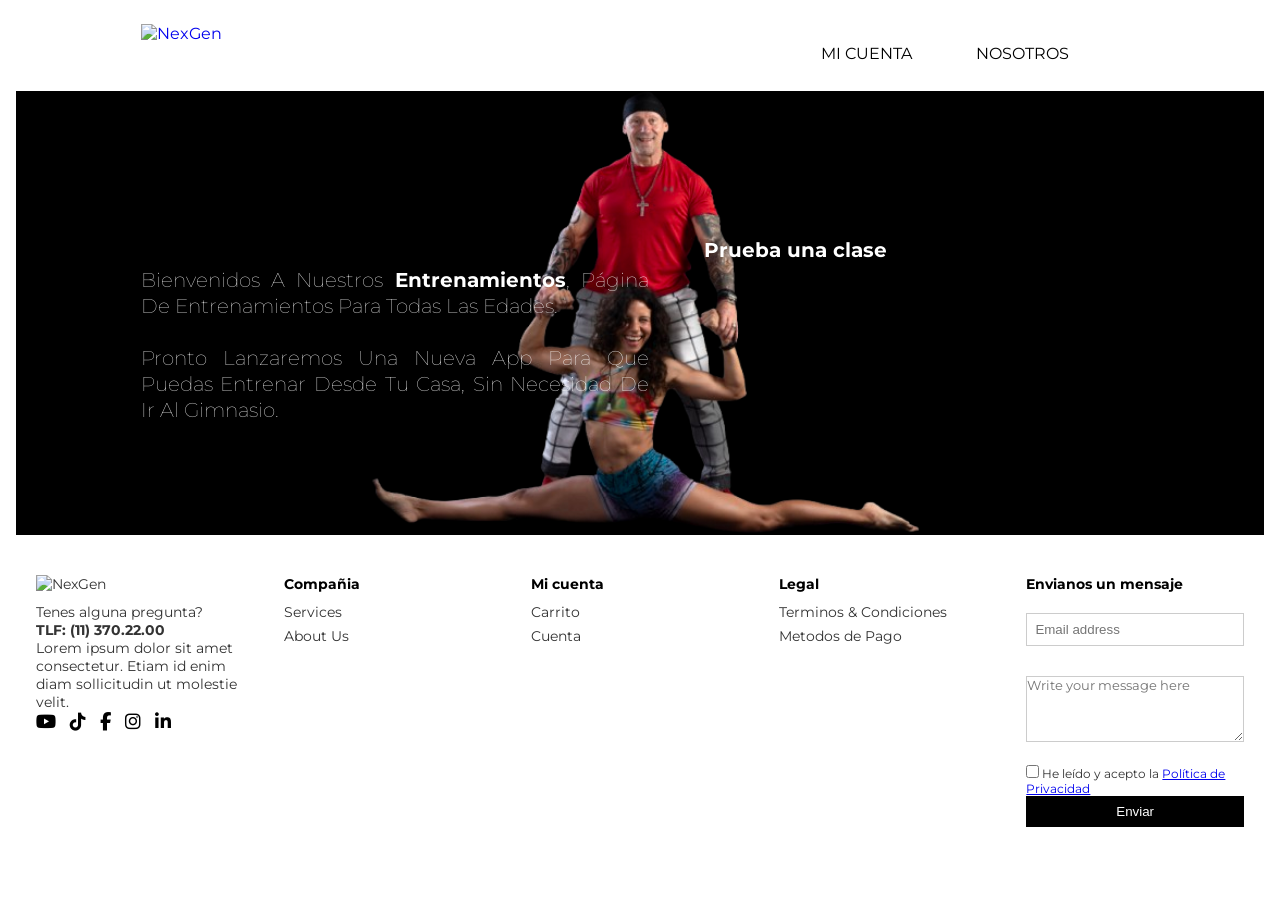
==== index.html @ 302a983a "nuevos cambios" ====
<!DOCTYPE html>
<html lang="en">
  <head>
    <meta charset="UTF-8" />
    <meta http-equiv="X-UA-Compatible" content="IE=edge" />
    <meta name="viewport" content="width=device-width, initial-scale=1.0" />
    <title>YES App</title>

    <!-- CSS Style -->
    <link rel="stylesheet" href="css/style.css" />

    <!-- Google Fonts -->
    <link rel="preconnect" href="https://fonts.googleapis.com">
    <link rel="preconnect" href="https://fonts.gstatic.com" crossorigin>
    <link href="https://fonts.googleapis.com/css2?family=Montserrat:ital,wght@0,100..900;1,100..900&display=swap" rel="stylesheet">

    <!-- FontAwesome -->
    <link
      rel="stylesheet"
      href="https://cdnjs.cloudflare.com/ajax/libs/font-awesome/6.2.1/css/all.min.css"
      integrity="sha512-MV7K8+y+gLIBoVD59lQIYicR65iaqukzvf/nwasF0nqhPay5w/9lJmVM2hMDcnK1OnMGCdVK+iQrJ7lzPJQd1w=="
      crossorigin="anonymous"
      referrerpolicy="no-referrer"
    />
  </head>
  <body>
    <header>
      <div class="container">
        <a href="index.html">
          <img src="images/logo.png" alt="NexGen" style="position: fixed; height: 60px;" />
        </a>
        
        <nav>
          <ul class="nav_list">
           
            <li class="nav__item">
              <a class="nav_link" href="pages/store.html">Mi cuenta</a>
            </li>
            <li class="nav__item">
              <a class="nav_link" href="pages/about.html">Nosotros</a>
            </li>
            
  
            
          </ul>


        </nav>
        
      </div>
    </header>
    

    <section id="intro-section">
      <div class="container intro-flex">
        <div class="intro-text">
          <h1 class="display-2">
            <span class="display-2-description justified-text">
              Bienvenidos a nuestros <strong>Entrenamientos</strong>, página de entrenamientos para todas las edades.
              <br><br>Pronto lanzaremos una nueva app para que puedas entrenar desde tu casa, sin necesidad de ir al gimnasio.
            </span>
          </h1>
        </div>
        <div class="intro-video">
          <span class="display-2-description justified-text">
              <strong>Prueba una clase</strong>
              <br><br>
            </span>
          <iframe width="100%" height="315" src="https://www.youtube.com/embed/z2C-mKVxO_0" title="14 MIN INSANE AB - super hard ab workout / no equipment" frameborder="0" allowfullscreen></iframe>
        </div>
      </div>
    </section>
    
    
    
    

    <footer class="footer">
      <div class="footer-container">
        <div class="footer-column contact-info">
          <img src="images/logo.png" alt="NexGen" style="height: 40px;" />
          <p>Tenes alguna pregunta?<br><strong>TLF: (11) 370.22.00</strong></p>
          <p>Lorem ipsum dolor sit amet consectetur. Etiam id enim diam sollicitudin ut molestie velit.</p>
          <div class="social-icons">
            <a href="#"><i class="fab fa-youtube"></i></a>
            <a href="#"><i class="fab fa-tiktok"></i></a>
            <a href="#"><i class="fab fa-facebook-f"></i></a>
            <a href="#"><i class="fab fa-instagram"></i></a>
            <a href="#"><i class="fab fa-linkedin-in"></i></a>
          </div>
        </div>
    
        <div class="footer-column">
          <h4>Compañia</h4>
          <ul>
            <li><a href="#">Services</a></li>
            <li><a href="#">About Us</a></li>
          </ul>
        </div>
    
        <div class="footer-column">
          <h4>Mi cuenta</h4>
          <ul>

            <li><a href="#">Carrito</a></li>
            <li><a href="#">Cuenta</a></li>
        
          </ul>
        </div>
    
        <div class="footer-column">
          <h4>Legal</h4>
          <ul>
            <li><a href="#">Terminos & Condiciones</a></li>
            <li><a href="#">Metodos de Pago</a></li>

          </ul>
        </div>
    
        <div class="footer-column newsletter">
          <h4>Envianos un mensaje</h4>
          <form action="https://formspree.io/f/xpwdazal" method="POST">
            <label>
              <input type="email" name="email" placeholder="Email address" required />
            </label>
            <label>
              <textarea name="message" placeholder="Write your message here" rows="4"></textarea>
            </label>
            <label>
              <input type="checkbox" required />
              He leído y acepto la <a href="#">Política de Privacidad</a>
            </label>
            <button type="submit">Enviar</button>
          </form>
        </div>
        
    </footer>
    
  </body>
</html>
---- css/style.css ----
* {
  margin: 0;
  padding: 0;
  box-sizing: border-box;
}

body {
  font-family: "Montserrat", sans-serif;
  padding: 1rem;
}

img {
  max-width: 100%;
}

img,
svg {
  vertical-align: middle;
}

.container {
  width: 80%;
  margin: 0 auto;
  max-width: 1320px;
}

.row {
  display: flex;
  justify-content: space-between;
  align-items: center;
}

.col {
  width: 100%;
}


header {
  background-color: white;
  padding: 0.5rem 0;
  position: sticky;
  top: 0px;
  z-index: 2;
}



.nav_list {
  list-style: none;
  padding: 0;
  background: white;
  width: 90%;
  height: auto;
  max-width: 1000px;
 
  margin: auto;
  display: flex;
  justify-content: flex-end;
  align-items: center;
}

.nav_list li a {
  padding: 20px;
  display: block;
}

.nav__item {
  display: inline-block;
  text-align: center;
  margin: 0 0 0 1.5rem;
}

.nav_link {
  color: black;
  text-transform: uppercase;
  text-decoration: none;
}

#intro-section {
  background-image: url(../images/Team.png);
  background-position: center;
  background-repeat: no-repeat;
  border: 20rem;
  background-size: contain;
  background-color: #000;
  padding: 7rem 0 7rem 0;
}

.intro-flex {
  display: flex;
  flex-wrap: wrap;
  justify-content: space-between;
  align-items: center;
  gap: 2rem;
}

.intro-text {
  flex: 1 1 50%;
}

.intro-video {
  flex: 1 1 45%;
  display: flex;
  justify-content: flex-end;
}

.intro-video iframe {
  height: auto;
  max-width: 50%;
  max-height: 50%;
  border-radius: 8px;
}

.display-2 {
  text-transform: capitalize;
  color: white;
  font-size: 4.5rem;
  font-weight: 400;
}

.display-2-description {
  font-size: 10px;
  display: inline-block;
  font-weight: 100;
  font-family: Montserrat, sans-serif;
}

.download_title {
  text-align: center;
  margin-bottom: 3rem;
  font-style: white;
}

.download_logo-box {
  text-align: center;
  margin-bottom: 2rem;
  padding: 0.5rem;
  width: 500px;
  height: 50px;
  color: white;
}

h2 {
  color: white;
  font-family: 'Montserrat', sans-serif;
}

.footer {
  background-color: none;
  padding: 40px 20px;
  font-family: 'Montserrat', sans-serif;
  font-size: 14px;
  color: #333;
}

.footer-container {
  display: flex;
  flex-wrap: wrap;
  justify-content: space-between;
  gap: 30px;
  max-width: 1300px;
  margin: auto;
}

.footer-column {
  flex: 1 1 200px;
  min-width: 200px;
}

.footer-column h4 {
  color: black;
  margin-bottom: 10px;
  font-weight: bold;
}

.footer-column ul {
  list-style: none;
  padding: 0;
}

.footer-column ul li {
  margin: 6px 0;
}

.footer-column ul li a {
  text-decoration: none;
  color: #333;
}

.footer-column ul li a:hover {
  text-decoration: underline;
}

.contact-info img {
  margin-bottom: 10px;
}

.social-icons a {
  margin-right: 10px;
  font-size: 18px;
  color: black;
}

.newsletter input[type="email"] {
  width: 100%;
  padding: 8px;
  margin: 10px 0;
  border: 1px solid #ccc;
}

.newsletter button {
  background-color: black;
  color: white;
  border: none;
  padding: 8px 12px;
  cursor: pointer;
  width: 100%;
}

.newsletter button:hover {
  background-color: #b00000;
}

.newsletter label {
  display: block;
  margin-top: 10px;
  font-size: 12px;
}

.help_section {
  position: absolute;
  top: 50%;
  left: 50%;
  transform: translate(-50%, -50%);
  width: 400px;
  background: white;
  border-radius: 10px;
}

.help_section h1 {
  text-align: center;
  padding: 0 0 20px 0;
  border-bottom: 1px solid silver;
}

.help_section form {
  padding: 0 40px;
  box-sizing: border-box;
}

.loginbox {
  top: 50%;
  left: 50%;
  width: 400px;
  background: white;
  border-radius: 10px;
}

.loginbox h1 {
  text-align: center;
  padding: 7px 7px 15px 7px;
  border-bottom: 2px solid silver;
}

.loginbox form {
  padding: 20px 40px;
  box-sizing: border-box;
}

form .txt_field {
  position: relative;
  border-bottom: 2px solid #adadad;
  margin: 18px 0;
}

.txt_field input {
  width: 100%;
  padding: 0 5px;
  height: 18px;
  font-size: 16px;
  border: none;
  outline: none;
}

.txt_field label {
  position: center;
  top: 50%;
  left: 5px;
  color: #adadad;
  transform: translateY(-50%);
  font-size: 16px;
  pointer-events: none;
}

.pass {
  margin: -5px 0 20px 5px;
  color: grey;
}

input[type="submit"] {
  width: 100%;
  height: 50px;
  border: 1px solid;
  background: #adadad;
  border-radius: 25px;
  font-size: 18px;
  color: white;
  font-weight: 700;
  outline: none;
}

section {
  display: flex;
  justify-content: center;
  gap: 1rem;
  flex-wrap: wrap;
}

article {
  display: flex;
  flex: 0 1 300px;
  flex-direction: column;
  border: 1px solid white;
  border-radius: 1rem;
  padding: 2rem;
}

article img {
  order: -1;
  align-self: center;
  border-radius: 1rem;
}

article button {
  background: white;
  color: black;
  padding: 0.5rem;
  border: none;
  border-radius: 1rem;
  font-size: 1.2rem;
  cursor: pointer;
}

article h2 {
  color: white;
}

article p {
  color: white;
}

iframe {
  position: center;
}



/* Centrar el iframe del video */
.center-video {
  display: flex;
  justify-content: center;
  align-items: center;
  margin: 4rem auto 2rem auto; /* más espacio arriba */
  width: 100%;
  padding-top: 4rem;
}


/* Ajustes opcionales para el h1 y textos de bienvenida */
.display-2 {
font-family: 'Montserrat', sans-serif;
font-size: 2.5rem;
font-weight: 700;
line-height: 1.3;
text-align: center;
margin-top: 4rem;
}

.display-2-intro {
display: block;
font-size: 3rem;
color: white; /* o tu color de marca */
margin-bottom: 1rem;
}

.display-2-description {
display: block;
font-size: 1.25rem;
color: white;
max-width: 700px;
margin: 0 auto;
}

.contact-section {
padding: 4rem 2rem;
background-color: #f9f9f9;
font-family: 'Montserrat', sans-serif;
}

.contact-section form {
max-width: 600px;
margin: 0 auto;
display: flex;
flex-direction: column;
}

.contact-section input,
.contact-section textarea {
padding: 0.8rem;
margin-bottom: 1rem;
border: 1px solid #ccc;
border-radius: 6px;
}

.contact-section button {
background-color: #e63946;
color: white;
padding: 0.8rem;
border: none;
border-radius: 6px;
cursor: pointer;
font-size: 1rem;
}

.contact-section button:hover {
background-color: #c92234;
}

.justified-text {
display: block;
text-align: justify;
}

.newsletter textarea {
width: 100%;
margin: 10px 0;
border: 1px solid #ccc;
resize: vertical;
font-family: 'Montserrat', sans-serif;
}

@media screen and (max-width: 768px) {

body {
  padding: 0.5rem;
}

.container {
  width: 95%;
}

header {
  padding: 0.5rem;
}



.nav__item {
  margin: 0.5 rem 0;
}

#intro-section {
  background-size: cover;
  background-position: center;
  padding: 4rem 1rem;
}

.display-2 {
  font-size: 2rem;
  margin-top: 2rem;
}

.display-2-intro {
  font-size: 2.4rem;
}

.display-2-description {
  font-size: 0.95rem;
  padding: 0 0.5rem;
  text-align: justify;
}

.footer-container {
  flex-direction: column;
  gap: 2rem;
  padding: 2rem 1rem;
}

.footer-column {
  min-width: 100%;
}

.footer-column h4 {
  font-size: 1.2rem;
  margin-bottom: 0.5rem;
}

.footer-column ul li a {
  font-size: 0.95rem;
}

.newsletter textarea,
.newsletter input[type="email"],
.newsletter button {
  font-size: 1rem;
}

.newsletter label {
  font-size: 0.85rem;
}

.social-icons a {
  font-size: 1.2rem;
  margin-right: 8px;
}

form label {
  display: block;
  margin-bottom: 0.8rem;
}

.contact-info p {
  font-size: 0.95rem;
}


/* Dropdown styles */
.dropdown {
position: relative;
display: inline-block;
}

.dropdown-content {
display: none;
position: absolute;
background-color: #f9f9f9;
min-width: 160px;
box-shadow: 0px 8px 16px 0px rgba(0,0,0,0.2);
padding: 12px 16px;
z-index: 1;
}


.dropdown {
position: relative;
display: inline-block;
}

.dropdown-content {
display: none;
position: absolute;
background-color: #f9f9f9;
min-width: 160px;
box-shadow: 0px 8px 16px 0px rgba(0,0,0,0.2);
padding: 12px 16px;
z-index: 1;
}

.dropdown:hover .dropdown-content {
display: block;
}
}
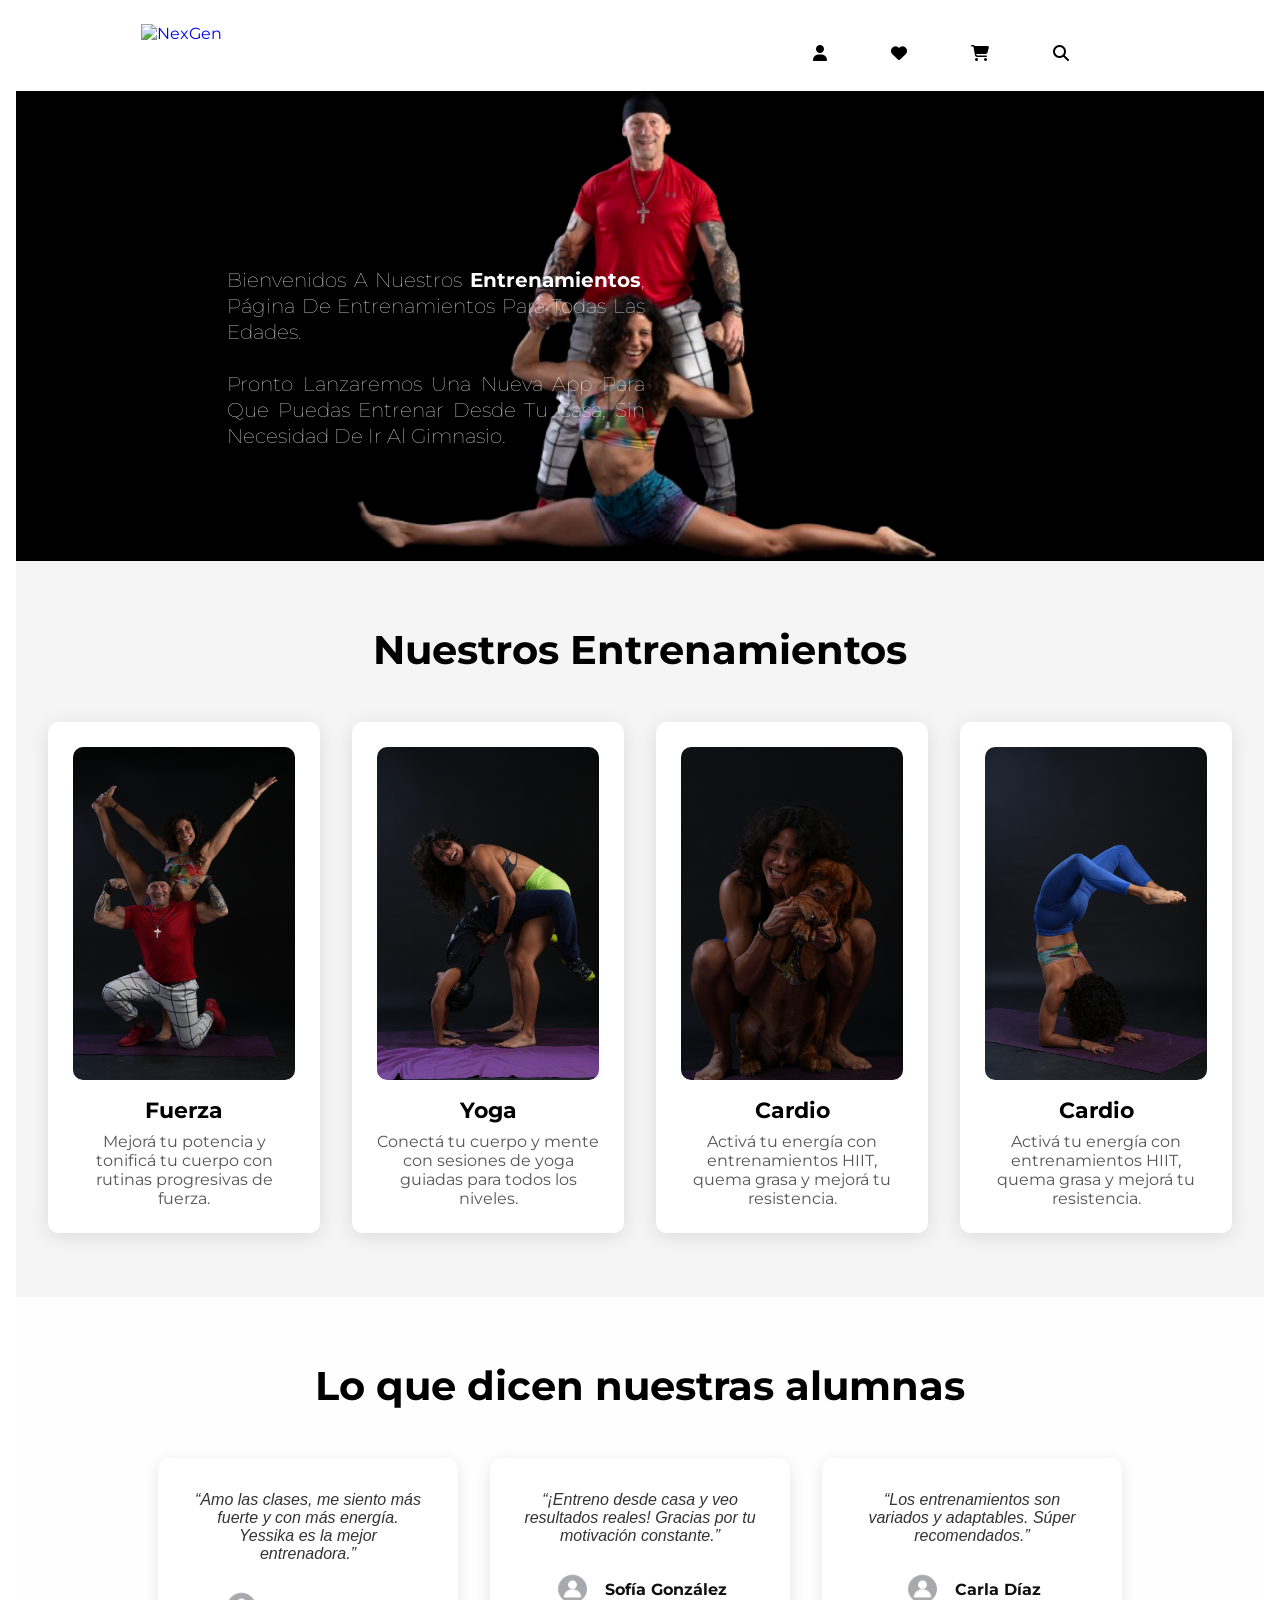
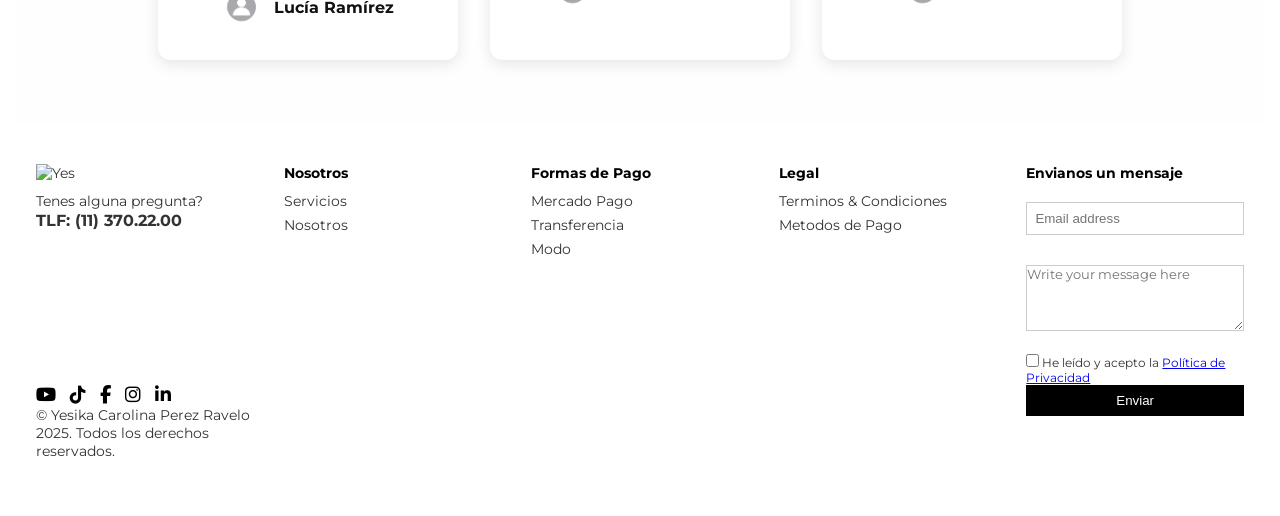
==== commit 8051bfd6: "completado" ====
--- a/index.html
+++ b/index.html
@@ -30,46 +30,102 @@
           <img src="images/logo.png" alt="NexGen" style="position: fixed; height: 60px;" />
         </a>
         
-        <nav>
-          <ul class="nav_list">
-           
-            <li class="nav__item">
-              <a class="nav_link" href="pages/store.html">Mi cuenta</a>
-            </li>
-            <li class="nav__item">
-              <a class="nav_link" href="pages/about.html">Nosotros</a>
-            </li>
-            
-  
-            
-          </ul>
+       <nav>
+  <ul class="nav_list">
+    <li class="nav__item">
+      <a class="nav_link" href="#"><i class="fas fa-user"></i></a>
+    </li>
+    <li class="nav__item">
+      <a class="nav_link" href="#"><i class="fas fa-heart"></i></a>
+    </li>
+    <li class="nav__item">
+      <a class="nav_link" href="#"><i class="fas fa-shopping-cart"></i></a>
+    </li>
+    <li class="nav__item">
+      <a class="nav_link" href="#"><i class="fas fa-search"></i></a>
+    </li>
+  </ul>
+</nav>
 
-
-        </nav>
         
       </div>
     </header>
     
 
     <section id="intro-section">
-      <div class="container intro-flex">
-        <div class="intro-text">
-          <h1 class="display-2">
-            <span class="display-2-description justified-text">
-              Bienvenidos a nuestros <strong>Entrenamientos</strong>, página de entrenamientos para todas las edades.
-              <br><br>Pronto lanzaremos una nueva app para que puedas entrenar desde tu casa, sin necesidad de ir al gimnasio.
-            </span>
-          </h1>
-        </div>
-        <div class="intro-video">
+  <div class="overlay">
+    <div class="container intro-flex">
+      <div class="intro-text">
+        <h1 class="display-2">
           <span class="display-2-description justified-text">
-              <strong>Prueba una clase</strong>
-              <br><br>
-            </span>
-          <iframe width="100%" height="315" src="https://www.youtube.com/embed/z2C-mKVxO_0" title="14 MIN INSANE AB - super hard ab workout / no equipment" frameborder="0" allowfullscreen></iframe>
-        </div>
+            Bienvenidos a nuestros <strong>Entrenamientos</strong>, página de entrenamientos para todas las edades.
+            <br><br>Pronto lanzaremos una nueva app para que puedas entrenar desde tu casa, sin necesidad de ir al gimnasio.
+          </span>
+        </h1>
       </div>
-    </section>
+      <div class="intro-video">
+        
+        <iframe width="100%" height="315" src="https://www.youtube.com/embed/z2C-mKVxO_0" title="14 MIN INSANE AB - super hard ab workout / no equipment" frameborder="0" allowfullscreen></iframe>
+      </div>
+    </div>
+  </div>
+</section>
+
+<section class="training-cards">
+  <h2 class="section-title">Nuestros Entrenamientos</h2>
+  <div class="cards-container">
+    <article class="card">
+      <img src="images/fuerza.JPG" alt="Entrenamiento de fuerza" />
+      <h3>Fuerza</h3>
+      <p>Mejorá tu potencia y tonificá tu cuerpo con rutinas progresivas de fuerza.</p>
+    </article>
+    <article class="card">
+      <img src="images/elasticidad.JPG" alt="Yoga en familia" />
+      <h3>Yoga</h3>
+      <p>Conectá tu cuerpo y mente con sesiones de yoga guiadas para todos los niveles.</p>
+    </article>
+    <article class="card">
+      <img src="images/divertido.JPG" alt="Cardio intenso" />
+      <h3>Cardio</h3>
+      <p>Activá tu energía con entrenamientos HIIT, quema grasa y mejorá tu resistencia.</p>
+    </article>
+    <article class="card">
+      <img src="images/escorpion.JPG" alt="Yoga" />
+      <h3>Cardio</h3>
+      <p>Activá tu energía con entrenamientos HIIT, quema grasa y mejorá tu resistencia.</p>
+    </article>
+  </div>
+</section>
+
+<section class="user-reviews">
+  <h2 class="section-title">Lo que dicen nuestras alumnas</h2>
+  <div class="reviews-container">
+    <article class="review-card">
+      <p class="review-text">“Amo las clases, me siento más fuerte y con más energía. Yessika es la mejor entrenadora.”</p>
+      <div class="review-author">
+        <img src="images/users.png" alt="Usuaria 1">
+        <span>Lucía Ramírez</span>
+      </div>
+    </article>
+    <article class="review-card">
+      <p class="review-text">“¡Entreno desde casa y veo resultados reales! Gracias por tu motivación constante.”</p>
+      <div class="review-author">
+        <img src="images/users.png" alt="Usuaria 2">
+        <span>Sofía González</span>
+      </div>
+    </article>
+    <article class="review-card">
+      <p class="review-text">“Los entrenamientos son variados y adaptables. Súper recomendados.”</p>
+      <div class="review-author">
+        <img src="images/users.png" alt="Usuaria 3">
+        <span>Carla Díaz</span>
+      </div>
+    </article>
+  </div>
+</section>
+
+
+
     
     
     
@@ -78,9 +134,9 @@
     <footer class="footer">
       <div class="footer-container">
         <div class="footer-column contact-info">
-          <img src="images/logo.png" alt="NexGen" style="height: 40px;" />
-          <p>Tenes alguna pregunta?<br><strong>TLF: (11) 370.22.00</strong></p>
-          <p>Lorem ipsum dolor sit amet consectetur. Etiam id enim diam sollicitudin ut molestie velit.</p>
+          <img src="images/logo.png" alt="Yes" style="height: 40px;" />
+          <p>Tenes alguna pregunta?<br><h3>TLF: (11) 370.22.00</h3></p>
+          <iframe src="https://www.google.com/maps/embed?pb=!1m14!1m12!1m3!1d171136.12887172622!2d-58.362542171502184!3d-34.54386024246514!2m3!1f0!2f0!3f0!3m2!1i1024!2i768!4f13.1!5e0!3m2!1sen!2sar!4v1748215625861!5m2!1sen!2sar" width="300" height="150" style="border:0;" allowfullscreen="" loading="lazy" referrerpolicy="no-referrer-when-downgrade"></iframe>
           <div class="social-icons">
             <a href="#"><i class="fab fa-youtube"></i></a>
             <a href="#"><i class="fab fa-tiktok"></i></a>
@@ -88,22 +144,24 @@
             <a href="#"><i class="fab fa-instagram"></i></a>
             <a href="#"><i class="fab fa-linkedin-in"></i></a>
           </div>
+          <p>© Yesika Carolina Perez Ravelo 2025. Todos los derechos reservados.</p>
         </div>
     
         <div class="footer-column">
-          <h4>Compañia</h4>
+          <h4>Nosotros</h4>
           <ul>
-            <li><a href="#">Services</a></li>
-            <li><a href="#">About Us</a></li>
+            <li><a href="#">Servicios</a></li>
+            <li><a href="#">Nosotros</a></li>
           </ul>
         </div>
     
         <div class="footer-column">
-          <h4>Mi cuenta</h4>
+          <h4>Formas de Pago</h4>
           <ul>
 
-            <li><a href="#">Carrito</a></li>
-            <li><a href="#">Cuenta</a></li>
+            <li><a href="#">Mercado Pago</a></li>
+            <li><a href="#">Transferencia</a></li>
+            <li><a href="#">Modo</a></li>
         
           </ul>
         </div>
--- a/css/style.css
+++ b/css/style.css
@@ -86,6 +86,9 @@
   padding: 7rem 0 7rem 0;
 }
 
+
+
+
 .intro-flex {
   display: flex;
   flex-wrap: wrap;
@@ -105,11 +108,19 @@
 }
 
 .intro-video iframe {
-  height: auto;
-  max-width: 50%;
-  max-height: 50%;
-  border-radius: 8px;
-}
+  width: 80%;
+  max-width: 800px;
+  height: 180px;
+  border-radius: 12px;
+  transition: transform 0.4s ease, box-shadow 0.4s ease;
+}
+
+
+.intro-video iframe:hover {
+  transform: scale(1.05);
+  box-shadow: 0 8px 25px rgba(255, 255, 255, 0.2);
+}
+
 
 .display-2 {
   text-transform: capitalize;
@@ -560,3 +571,128 @@
 display: block;
 }
 }
+
+.training-cards {
+  padding: 4rem 2rem;
+  background-color: #f5f5f5;
+  text-align: center;
+}
+
+
+.training-cards .section-title {
+  font-size: 2.5rem;
+  margin-bottom: 2rem;
+  font-weight: 700;
+  color: black
+}
+
+
+.cards-container {
+  display: flex;
+  flex-wrap: wrap;
+  gap: 2rem;
+  justify-content: center;
+}
+
+
+.card {
+  background: white;
+  border-radius: 10px;
+  box-shadow: 0 4px 20px rgba(0,0,0,0.1);
+  padding: 1.5rem;
+  max-width: 300px;
+  flex: 1 1 250px;
+  text-align: center;
+  transition: transform 0.3s ease;
+}
+
+
+.card:hover {
+  transform: translateY(-5px);
+}
+
+
+.card img {
+  width: 100%;
+  border-radius: 10px;
+  margin-bottom: 1rem;
+}
+
+
+.card h3 {
+  font-size: 1.4rem;
+  margin-bottom: 0.5rem;
+  color: black;
+}
+
+
+.card p {
+  font-size: 1rem;
+  color: #555;
+}
+
+.user-reviews {
+  padding: 4rem 2rem;
+  background-color: #fefefe;
+  text-align: center;
+}
+
+
+.user-reviews .section-title {
+  font-size: 2.5rem;
+  color: black;
+  margin-bottom: 2rem;
+}
+
+
+.reviews-container {
+  display: flex;
+  flex-wrap: wrap;
+  justify-content: center;
+  gap: 2rem;
+}
+
+
+.review-card {
+  background: #fff;
+  border-radius: 12px;
+  box-shadow: 0 4px 15px rgba(0,0,0,0.1);
+  padding: 2rem;
+  max-width: 300px;
+  transition: transform 0.3s ease;
+}
+
+
+.review-card:hover {
+  transform: translateY(-5px);
+}
+
+
+.review-text {
+  font-style: italic;
+  font-size: 1rem;
+  color: #333;
+  margin-bottom: 1.5rem;
+}
+
+
+.review-author {
+  display: flex;
+  align-items: center;
+  justify-content: center;
+  gap: 0.8rem;
+}
+
+
+.review-author img {
+  width: 40px;
+  height: 40px;
+  border-radius: 50%;
+  object-fit: cover;
+}
+
+
+.review-author span {
+  font-weight: bold;
+  color: #111;
+}
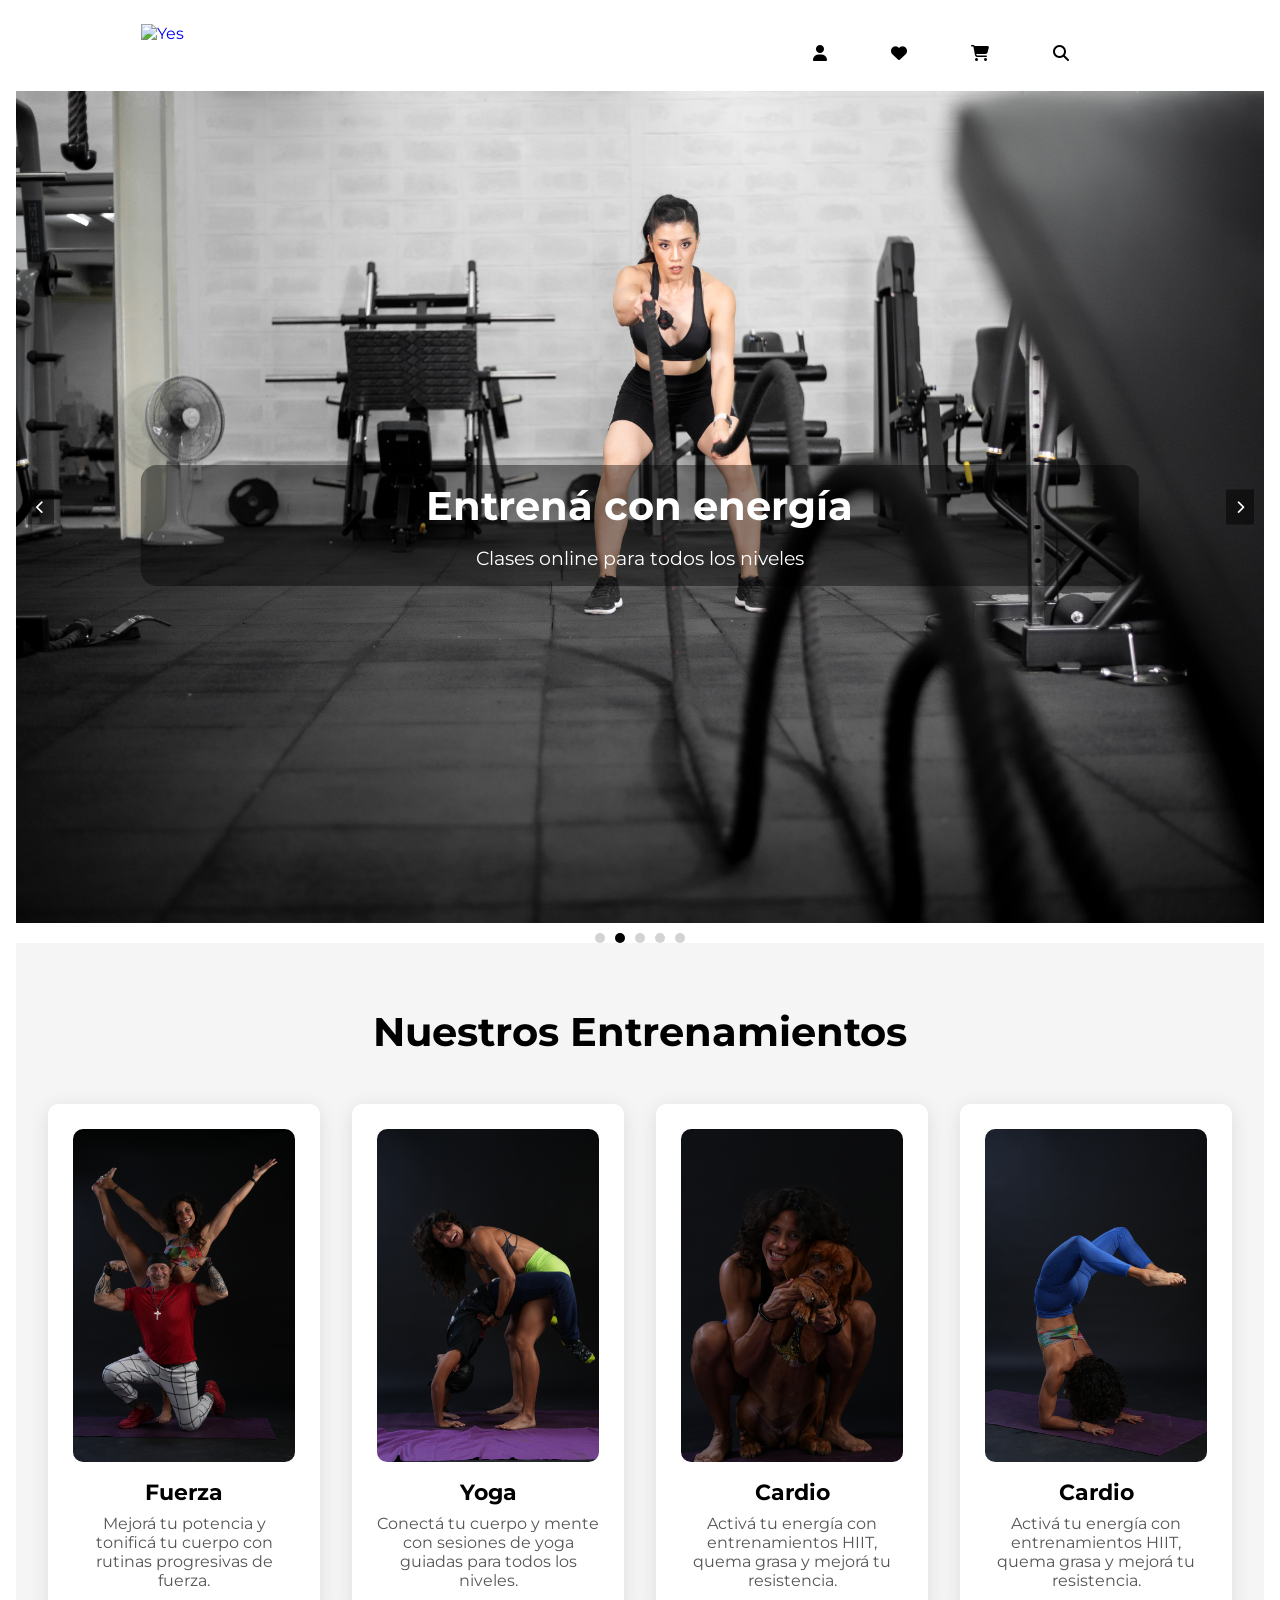
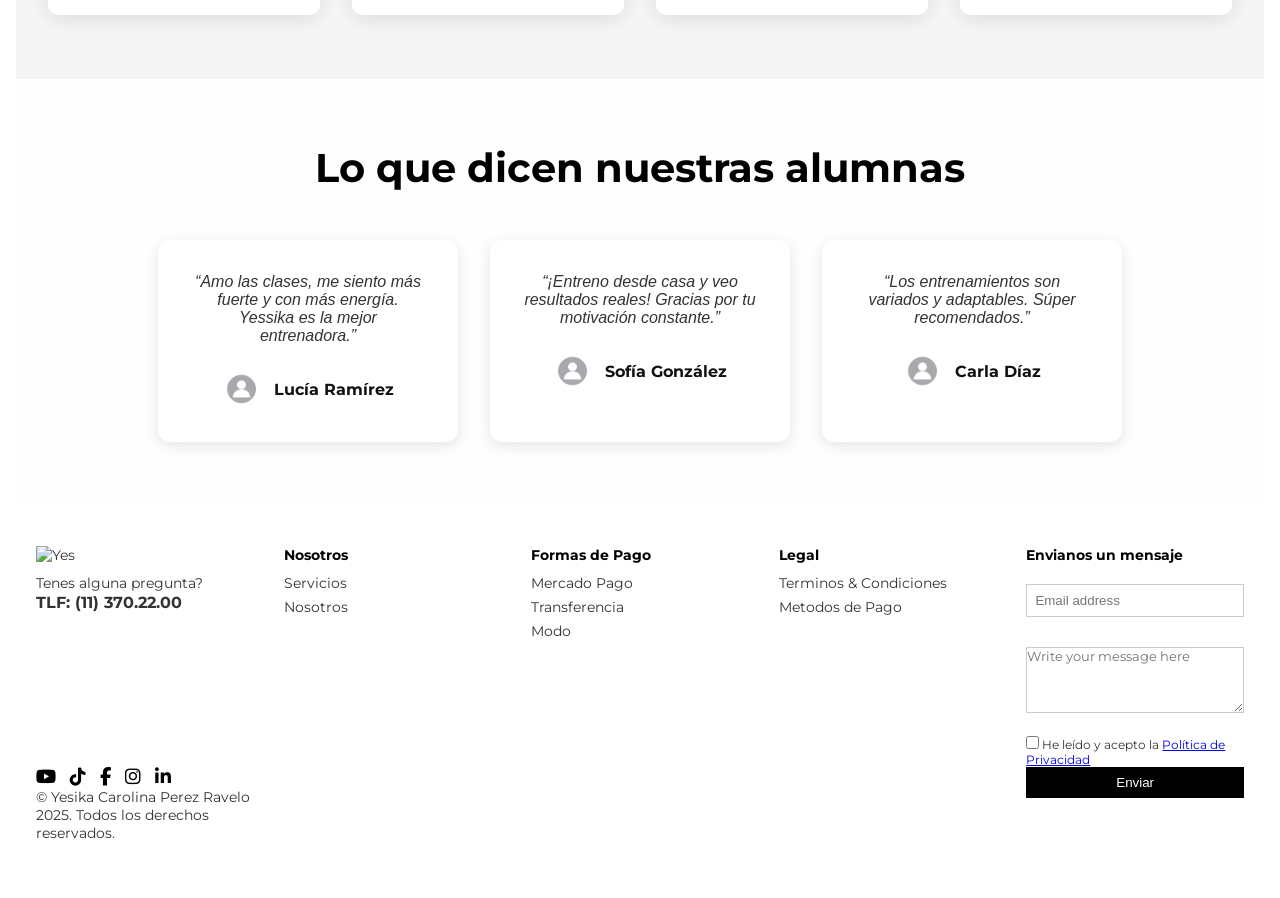
==== commit 9bfa8078: "javascript" ====
--- a/index.html
+++ b/index.html
@@ -27,7 +27,7 @@
     <header>
       <div class="container">
         <a href="index.html">
-          <img src="images/logo.png" alt="NexGen" style="position: fixed; height: 60px;" />
+          <img src="images/logo.png" alt="Yes" style="position: fixed; height: 60px;" />
         </a>
         
        <nav>
@@ -52,8 +52,64 @@
     </header>
     
 
-    <section id="intro-section">
-  <div class="overlay">
+    <!-- <section id="intro-section"> -->
+
+      <div class="carousel">
+
+<div class="carousel__track-container">
+
+<div class="carousel__overlay">
+  <h1 class="carousel__title">Entrená con energía</h1>
+  <p class="carousel__subtitle">Clases online para todos los niveles</p>
+</div>
+
+
+
+  <ul class="carousel__track">
+    <li class="carousel__slide current-slide">
+      <img src="images/peopleW1.jpg" alt="">
+    </li>
+     <li class="carousel__slide">
+      <img src="images/peopleW2.jpg" alt="">
+    </li>
+    <li class="carousel__slide">
+      <img src="images/peopleW3.jpg" alt="">
+    </li>
+    <li class="carousel__slide">
+      <img src="images/peopleW4.jpg" alt="">
+    </li>
+     <li class="carousel__slide">
+      <img src="images/peopleW5.jpg" alt="">
+    </li>
+     <li class="carousel__slide">
+      <img src="images/peopleW6.jpg" alt="">
+    </li>
+  </ul>
+</div>
+
+<button class="carousel__button carousel__button--left">
+  <i class="fas fa-chevron-left"></i>
+</button>
+
+
+
+<button class="carousel__button carousel__button--right">
+  <i class="fas fa-chevron-right"></i>
+</button>
+
+  
+      </div>
+
+<div class="carousel__nav">
+  <button class="carousel__indicator current-slide"> </button>
+  <button class="carousel__indicator"> </button>
+  <button class="carousel__indicator"></button>
+   <button class="carousel__indicator"> </button>
+  <button class="carousel__indicator"></button>
+
+</div>
+
+  <!-- <div class="overlay">
     <div class="container intro-flex">
       <div class="intro-text">
         <h1 class="display-2">
@@ -67,9 +123,9 @@
         
         <iframe width="100%" height="315" src="https://www.youtube.com/embed/z2C-mKVxO_0" title="14 MIN INSANE AB - super hard ab workout / no equipment" frameborder="0" allowfullscreen></iframe>
       </div>
-    </div>
+    </div> -->
   </div>
-</section>
+<!-- </section> -->
 
 <section class="training-cards">
   <h2 class="section-title">Nuestros Entrenamientos</h2>
@@ -196,3 +252,5 @@
     
   </body>
 </html>
+
+<script src="js/carousel/carousel.js"></script>
--- a/css/style.css
+++ b/css/style.css
@@ -696,3 +696,118 @@
   font-weight: bold;
   color: #111;
 }
+
+.carousel {
+  position: relative;
+  overflow: hidden;
+  width: 100%;
+  max-width: 100vw;
+  margin: auto;
+}
+
+
+.carousel__track-container {
+  position: relative;
+  height: auto;
+  overflow: hidden;
+}
+
+
+.carousel__track {
+  display: flex;
+  transition: transform 0.5s ease-in-out;
+  padding: 0;
+  margin: 0;
+}
+
+
+.carousel__slide {
+  min-width: 100%;
+  list-style: none;
+}
+
+
+.carousel__slide img {
+  width: 100%;
+  height: auto;
+  display: block;
+}
+
+
+/* Botones del carrusel */
+.carousel__button {
+  position: absolute;
+  top: 50%;
+  transform: translateY(-50%);
+  background: rgba(0,0,0,0.5);
+  border: none;
+  padding: 10px;
+  color: white;
+  cursor: pointer;
+  z-index: 2;
+}
+
+
+.carousel__button--right {
+  right: 10px;
+}
+
+.carousel__button--left {
+  left: 10px;
+}
+
+
+/* Indicadores */
+.carousel__nav {
+  display: flex;
+  justify-content: center;
+  margin-top: 10px;
+}
+
+
+.carousel__indicator {
+  width: 10px;
+  height: 10px;
+  background-color: lightgray;
+  border-radius: 50%;
+  margin: 0 5px;
+  border: none;
+  cursor: pointer;
+}
+
+
+.carousel__indicator.current-slide {
+  background-color: black;
+}
+
+.carousel {
+  position: relative;
+  overflow: hidden;
+}
+
+
+.carousel__overlay {
+  position: absolute;
+  top: 45%;
+  left: 50%;
+  transform: translateX(-50%);
+  text-align: center;
+  color: white;
+  z-index: 2;
+  width: 80%;
+  padding: 1rem;
+  background: rgba(0, 0, 0, 0.4); /* Fondo semitransparente opcional */
+  border-radius: 1rem;
+}
+
+
+.carousel__title {
+  font-size: 2.5rem;
+  font-weight: 700;
+  margin-bottom: 1rem;
+}
+
+
+.carousel__subtitle {
+  font-size: 1.2rem;
+}
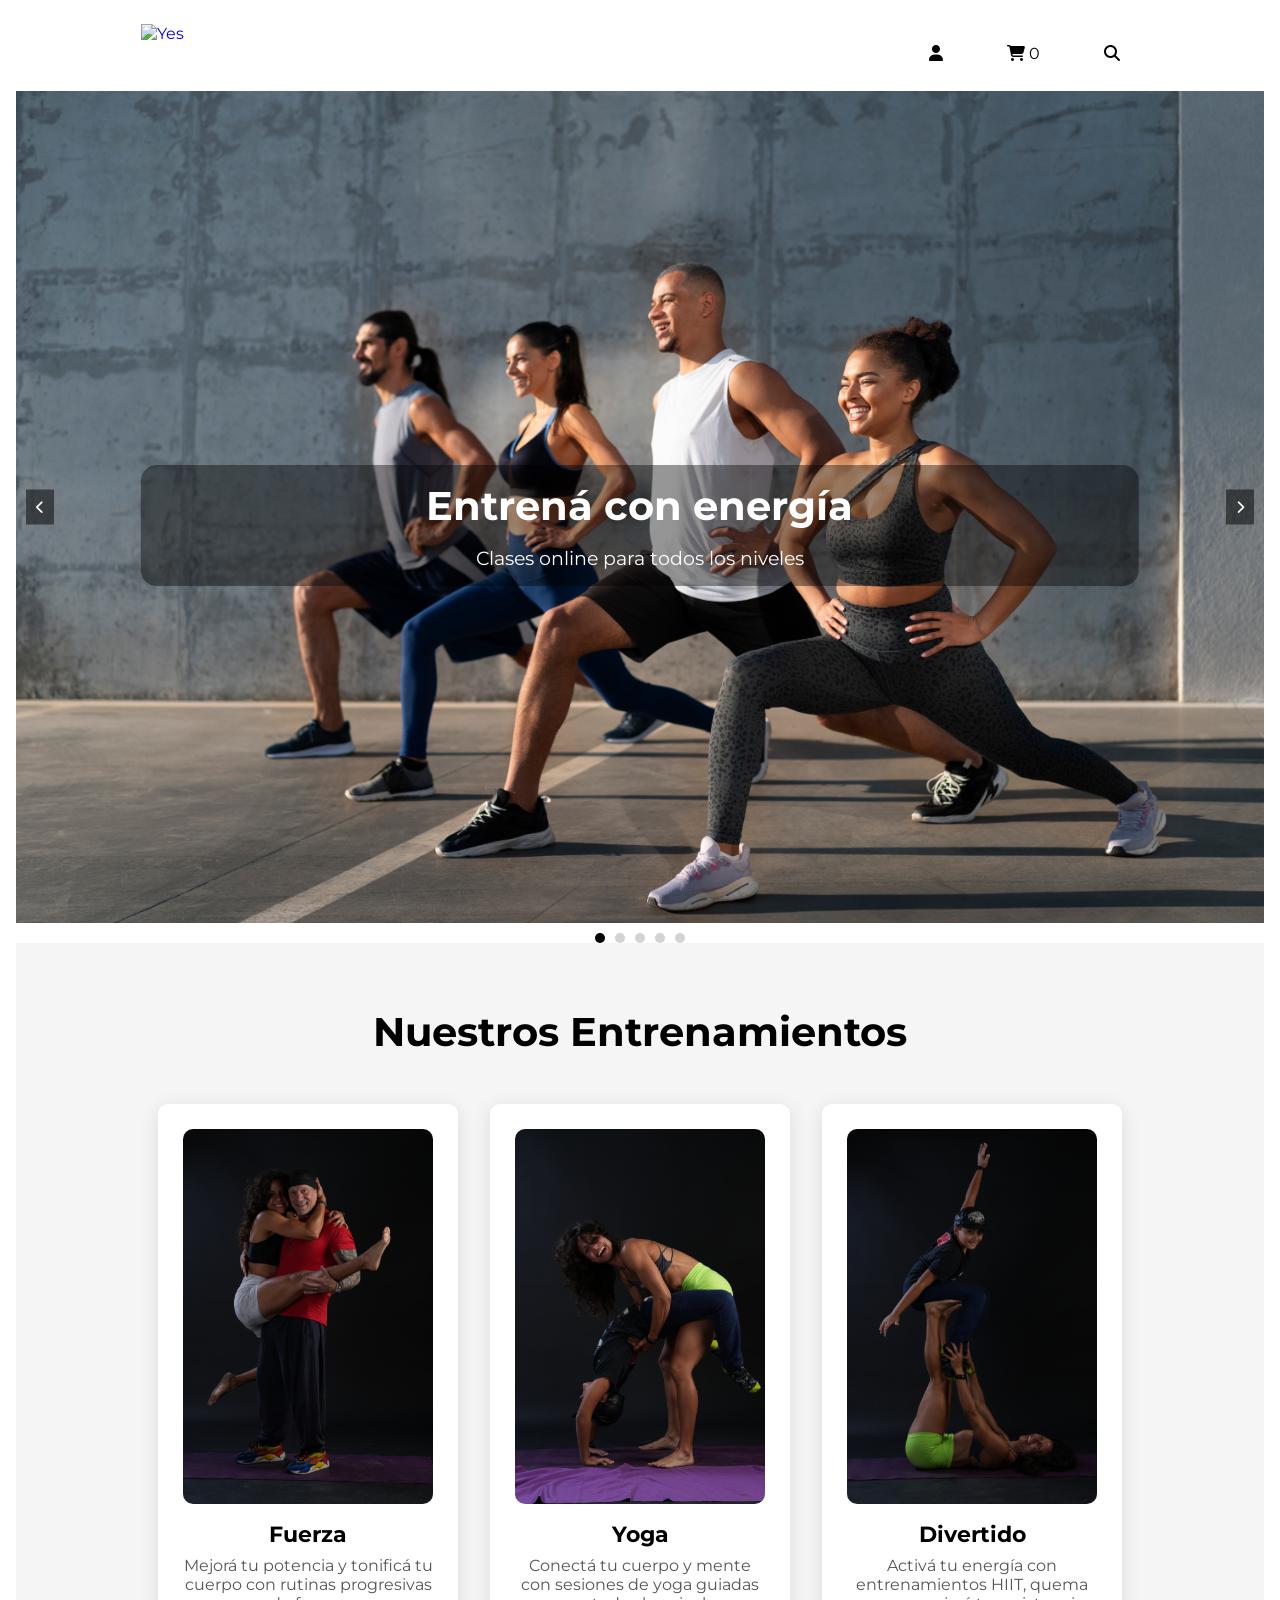
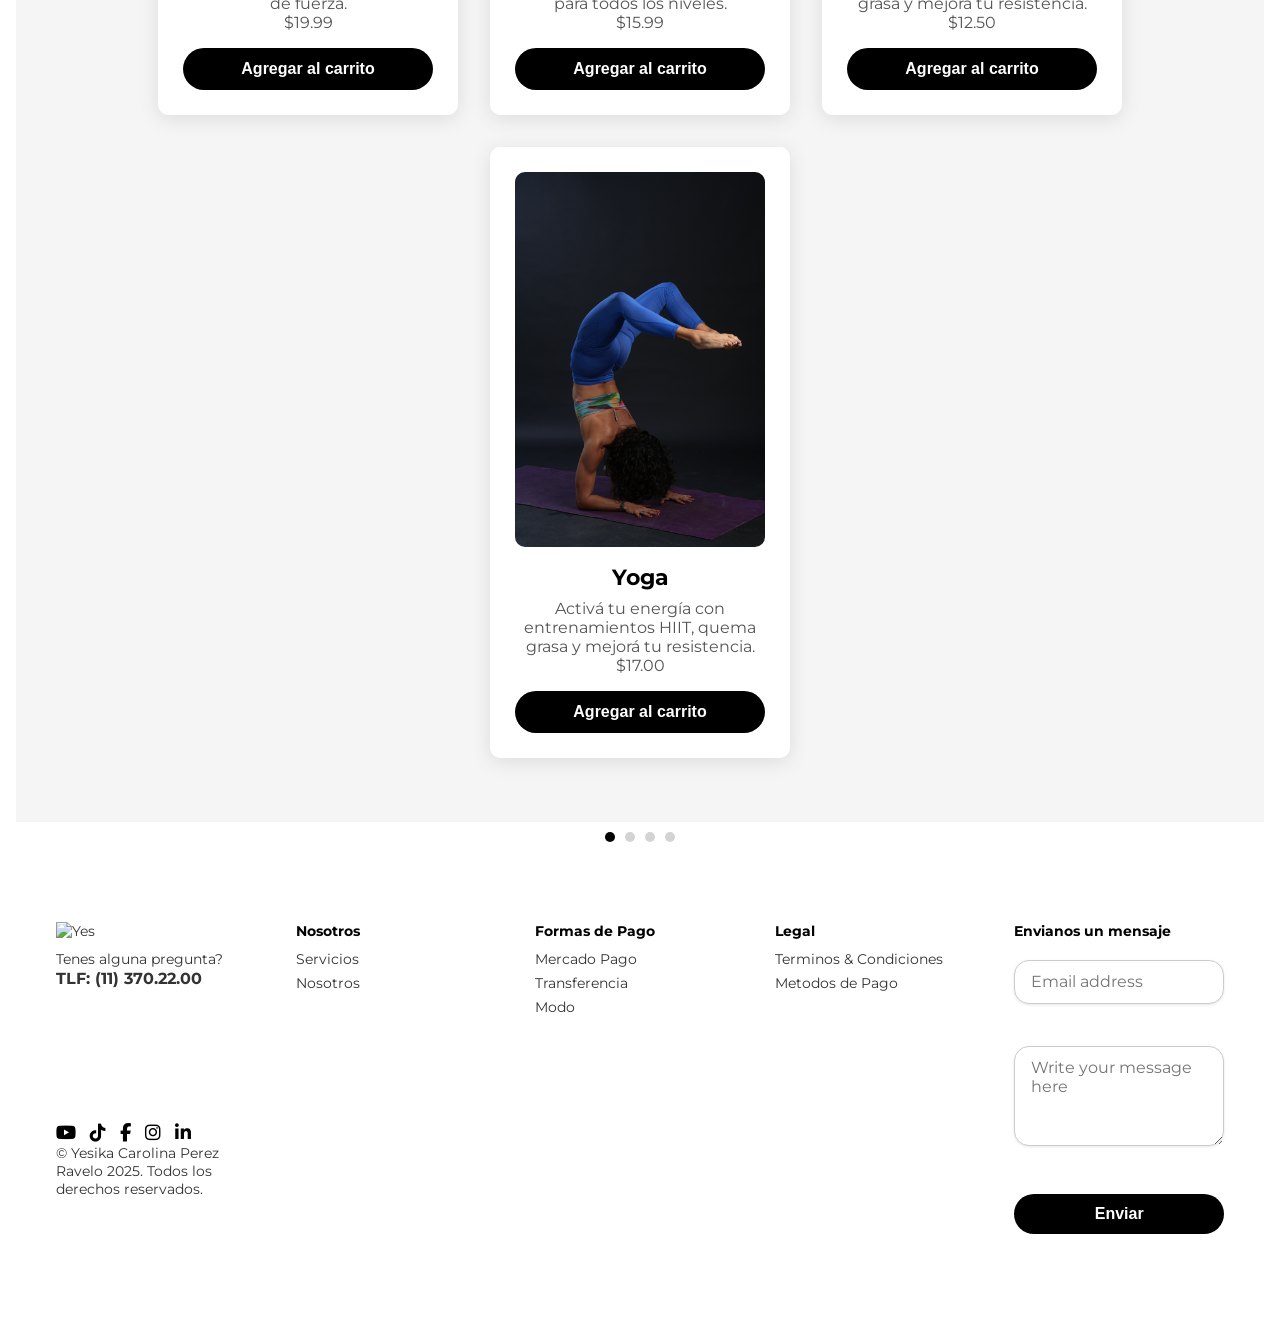
==== commit d8c022e1: "carrito y tarjetas" ====
--- a/index.html
+++ b/index.html
@@ -22,6 +22,9 @@
       crossorigin="anonymous"
       referrerpolicy="no-referrer"
     />
+
+   
+
   </head>
   <body>
     <header>
@@ -29,30 +32,14 @@
         <a href="index.html">
           <img src="images/logo.png" alt="Yes" style="position: fixed; height: 60px;" />
         </a>
-        
-       <nav>
-  <ul class="nav_list">
-    <li class="nav__item">
-      <a class="nav_link" href="#"><i class="fas fa-user"></i></a>
-    </li>
-    <li class="nav__item">
-      <a class="nav_link" href="#"><i class="fas fa-heart"></i></a>
-    </li>
-    <li class="nav__item">
-      <a class="nav_link" href="#"><i class="fas fa-shopping-cart"></i></a>
-    </li>
-    <li class="nav__item">
-      <a class="nav_link" href="#"><i class="fas fa-search"></i></a>
-    </li>
-  </ul>
-</nav>
+   
 
         
       </div>
     </header>
     
 
-    <!-- <section id="intro-section"> -->
+   
 
       <div class="carousel">
 
@@ -67,23 +54,21 @@
 
   <ul class="carousel__track">
     <li class="carousel__slide current-slide">
-      <img src="images/peopleW1.jpg" alt="">
+      <img src="images/image1.jpg" alt="">
     </li>
      <li class="carousel__slide">
-      <img src="images/peopleW2.jpg" alt="">
+      <img src="images/image2.jpg" alt="">
     </li>
     <li class="carousel__slide">
-      <img src="images/peopleW3.jpg" alt="">
+      <img src="images/image3.jpg" alt="">
     </li>
     <li class="carousel__slide">
-      <img src="images/peopleW4.jpg" alt="">
+      <img src="images/image4.jpg">
     </li>
      <li class="carousel__slide">
-      <img src="images/peopleW5.jpg" alt="">
+      <img src="images/image5.jpg" alt="">
     </li>
-     <li class="carousel__slide">
-      <img src="images/peopleW6.jpg" alt="">
-    </li>
+   
   </ul>
 </div>
 
@@ -109,148 +94,39 @@
 
 </div>
 
-  <!-- <div class="overlay">
-    <div class="container intro-flex">
-      <div class="intro-text">
-        <h1 class="display-2">
-          <span class="display-2-description justified-text">
-            Bienvenidos a nuestros <strong>Entrenamientos</strong>, página de entrenamientos para todas las edades.
-            <br><br>Pronto lanzaremos una nueva app para que puedas entrenar desde tu casa, sin necesidad de ir al gimnasio.
-          </span>
-        </h1>
-      </div>
-      <div class="intro-video">
-        
-        <iframe width="100%" height="315" src="https://www.youtube.com/embed/z2C-mKVxO_0" title="14 MIN INSANE AB - super hard ab workout / no equipment" frameborder="0" allowfullscreen></iframe>
-      </div>
-    </div> -->
-  </div>
-<!-- </section> -->
+ <section class="training-cards">
+  <h2 class="section-title">Nuestros Entrenamientos</h2>
+  <div class="cards-container"></div>
+</section> 
 
-<section class="training-cards">
-  <h2 class="section-title">Nuestros Entrenamientos</h2>
-  <div class="cards-container">
-    <article class="card">
-      <img src="images/fuerza.JPG" alt="Entrenamiento de fuerza" />
-      <h3>Fuerza</h3>
-      <p>Mejorá tu potencia y tonificá tu cuerpo con rutinas progresivas de fuerza.</p>
-    </article>
-    <article class="card">
-      <img src="images/elasticidad.JPG" alt="Yoga en familia" />
-      <h3>Yoga</h3>
-      <p>Conectá tu cuerpo y mente con sesiones de yoga guiadas para todos los niveles.</p>
-    </article>
-    <article class="card">
-      <img src="images/divertido.JPG" alt="Cardio intenso" />
-      <h3>Cardio</h3>
-      <p>Activá tu energía con entrenamientos HIIT, quema grasa y mejorá tu resistencia.</p>
-    </article>
-    <article class="card">
-      <img src="images/escorpion.JPG" alt="Yoga" />
-      <h3>Cardio</h3>
-      <p>Activá tu energía con entrenamientos HIIT, quema grasa y mejorá tu resistencia.</p>
-    </article>
+
+
+
+
+
+  <div class="carousel__nav">
+    <!-- Se puede generar dinámicamente también si querés -->
+    <button class="carousel__indicator current-slide"></button>
+    <button class="carousel__indicator"></button>
+    <button class="carousel__indicator"></button>
+    <button class="carousel__indicator"></button>
   </div>
 </section>
-
-<section class="user-reviews">
-  <h2 class="section-title">Lo que dicen nuestras alumnas</h2>
-  <div class="reviews-container">
-    <article class="review-card">
-      <p class="review-text">“Amo las clases, me siento más fuerte y con más energía. Yessika es la mejor entrenadora.”</p>
-      <div class="review-author">
-        <img src="images/users.png" alt="Usuaria 1">
-        <span>Lucía Ramírez</span>
-      </div>
-    </article>
-    <article class="review-card">
-      <p class="review-text">“¡Entreno desde casa y veo resultados reales! Gracias por tu motivación constante.”</p>
-      <div class="review-author">
-        <img src="images/users.png" alt="Usuaria 2">
-        <span>Sofía González</span>
-      </div>
-    </article>
-    <article class="review-card">
-      <p class="review-text">“Los entrenamientos son variados y adaptables. Súper recomendados.”</p>
-      <div class="review-author">
-        <img src="images/users.png" alt="Usuaria 3">
-        <span>Carla Díaz</span>
-      </div>
-    </article>
-  </div>
-</section>
-
 
 
     
     
     
-    
+    <footer class="footer"></footer>
 
-    <footer class="footer">
-      <div class="footer-container">
-        <div class="footer-column contact-info">
-          <img src="images/logo.png" alt="Yes" style="height: 40px;" />
-          <p>Tenes alguna pregunta?<br><h3>TLF: (11) 370.22.00</h3></p>
-          <iframe src="https://www.google.com/maps/embed?pb=!1m14!1m12!1m3!1d171136.12887172622!2d-58.362542171502184!3d-34.54386024246514!2m3!1f0!2f0!3f0!3m2!1i1024!2i768!4f13.1!5e0!3m2!1sen!2sar!4v1748215625861!5m2!1sen!2sar" width="300" height="150" style="border:0;" allowfullscreen="" loading="lazy" referrerpolicy="no-referrer-when-downgrade"></iframe>
-          <div class="social-icons">
-            <a href="#"><i class="fab fa-youtube"></i></a>
-            <a href="#"><i class="fab fa-tiktok"></i></a>
-            <a href="#"><i class="fab fa-facebook-f"></i></a>
-            <a href="#"><i class="fab fa-instagram"></i></a>
-            <a href="#"><i class="fab fa-linkedin-in"></i></a>
-          </div>
-          <p>© Yesika Carolina Perez Ravelo 2025. Todos los derechos reservados.</p>
-        </div>
-    
-        <div class="footer-column">
-          <h4>Nosotros</h4>
-          <ul>
-            <li><a href="#">Servicios</a></li>
-            <li><a href="#">Nosotros</a></li>
-          </ul>
-        </div>
-    
-        <div class="footer-column">
-          <h4>Formas de Pago</h4>
-          <ul>
-
-            <li><a href="#">Mercado Pago</a></li>
-            <li><a href="#">Transferencia</a></li>
-            <li><a href="#">Modo</a></li>
-        
-          </ul>
-        </div>
-    
-        <div class="footer-column">
-          <h4>Legal</h4>
-          <ul>
-            <li><a href="#">Terminos & Condiciones</a></li>
-            <li><a href="#">Metodos de Pago</a></li>
-
-          </ul>
-        </div>
-    
-        <div class="footer-column newsletter">
-          <h4>Envianos un mensaje</h4>
-          <form action="https://formspree.io/f/xpwdazal" method="POST">
-            <label>
-              <input type="email" name="email" placeholder="Email address" required />
-            </label>
-            <label>
-              <textarea name="message" placeholder="Write your message here" rows="4"></textarea>
-            </label>
-            <label>
-              <input type="checkbox" required />
-              He leído y acepto la <a href="#">Política de Privacidad</a>
-            </label>
-            <button type="submit">Enviar</button>
-          </form>
-        </div>
-        
-    </footer>
     
   </body>
 </html>
 
-<script src="js/carousel/carousel.js"></script>
+<script type="module" src="js/main.js"></script>
+<script src="js/carousel.js"></script>
+<script type="module" src="js/injectLayout.js"></script>
+<script type="module" src="js/products.js"></script>
+<script src="https://cdn.jsdelivr.net/npm/sweetalert2@11"></script>
+
+
--- a/css/style.css
+++ b/css/style.css
@@ -811,3 +811,224 @@
 .carousel__subtitle {
   font-size: 1.2rem;
 }
+
+
+
+
+.btn-rounded { 
+  display: inline-block;
+  padding: 12px 24px;
+  background-color: black;
+  margin-top: 1rem;
+  color: #fff;
+  border: none;
+  border-radius: 999px;
+  font-size: 16px;
+  font-weight: 600;
+  text-align: center;
+  cursor: pointer;
+  text-decoration: none;
+  transition: background-color 0.3s ease;
+}
+
+.btn-rounded :hover {
+
+  background-color: rgb(91, 94, 94); 
+}
+
+
+.login {
+  max-width: 400px;
+  margin: 50px auto;
+  padding: 2rem;
+  border-radius: 20px;
+  background: #fff;
+  box-shadow: 0 4px 15px rgba(0, 0, 0, 0.15);
+  font-family: 'Montserrat', sans-serif;
+}
+
+.login h2 {
+  text-align: center;
+  margin-bottom: 1.5rem;
+  color: #d32f2f;
+}
+
+.login label {
+  display: block;
+  margin-bottom: 0.5rem;
+  font-weight: 600;
+  color: #333;
+}
+
+.login input,
+.login select {
+  width: 100%;
+  padding: 0.7rem 1rem;
+  margin-bottom: 1.2rem;
+  border: 1px solid #ccc;
+  border-radius: 12px;
+  font-size: 1rem;
+  outline: none;
+  transition: border 0.3s;
+}
+
+.login input:focus,
+.login select:focus {
+  border-color: black;
+}
+
+.login button {
+  width: 100%;
+  padding: 0.9rem;
+  font-size: 1rem;
+  border: none;
+  border-radius: 15px;
+  background-color: black;
+  color: white;
+  font-weight: bold;
+  cursor: pointer;
+  transition: background 0.3s;
+}
+
+.login button:hover {
+  background-color: #444242;
+}
+
+.footer .newsletter {
+  flex: 1 1 200px;
+}
+
+
+
+
+
+.footer .newsletter input[type="email"],
+.footer .newsletter textarea {
+  border: 1px solid #ccc;
+  border-radius: 15px;
+  padding: 0.7rem 1rem;
+  margin-bottom: 1rem;
+  font-size: 1rem;
+  font-family: 'Montserrat', sans-serif;
+  width: 100%;
+  box-shadow: 0 1px 3px rgba(0, 0, 0, 0.1);
+  transition: border 0.3s;
+}
+
+
+
+.footer .newsletter textarea {
+  resize: vertical;
+  min-height: 100px;
+}
+
+.footer .newsletter input[type="checkbox"] {
+  margin-right: 0.5rem;
+}
+
+.footer .newsletter label {
+  margin-bottom: 1rem;
+  font-size: 0.95rem;
+  color: #555;
+  display: flex;
+  align-items: center;
+}
+
+.footer .newsletter button {
+  background-color: black;
+  color: #fff;
+  padding: 0.7rem 2rem;
+  border: none;
+  border-radius: 20px;
+  font-weight: bold;
+  cursor: pointer;
+  transition: background-color 0.3s;
+}
+
+.footer .newsletter button:hover {
+  background-color: black;
+}
+
+#productForm {
+  background: white;
+  padding: 2rem;
+  border-radius: 20px;
+  box-shadow: 0 4px 20px rgba(0, 0, 0, 0.1);
+  max-width: 500px;
+  margin: 2rem auto;
+  font-family: 'Montserrat', sans-serif;
+}
+
+
+#productForm label {
+  display: block;
+  margin-bottom: 0.5rem;
+  font-weight: bold;
+  color: #333;
+}
+
+
+#productForm input,
+#productForm textarea {
+  width: 100%;
+  padding: 0.7rem 1rem;
+  margin-bottom: 1.2rem;
+  border: 1px solid #ccc;
+  border-radius: 12px;
+  font-size: 1rem;
+}
+
+
+#productForm button {
+  background-color: black;
+  color: white;
+  border: none;
+  border-radius: 15px;
+  padding: 0.9rem;
+  font-size: 1rem;
+  font-weight: bold;
+  cursor: pointer;
+  transition: background 0.3s;
+}
+
+
+#productForm button:hover {
+  background-color: #333;
+}
+
+
+.custom-products {
+  margin-top: 2rem;
+  padding: 1rem;
+  background-color: #f8f8f8;
+  border-radius: 10px;
+}
+
+
+.custom-products ul {
+  list-style: none;
+  padding: 0;
+}
+
+
+.custom-products li {
+  margin-bottom: 0.8rem;
+  display: flex;
+  justify-content: space-between;
+  align-items: center;
+}
+
+
+.custom-products button.delete-btn {
+  background: #e63946;
+  color: white;
+  border: none;
+  padding: 0.4rem 0.8rem;
+  border-radius: 6px;
+  cursor: pointer;
+}
+
+
+.custom-products button.delete-btn:hover {
+  background: #c92234;
+}
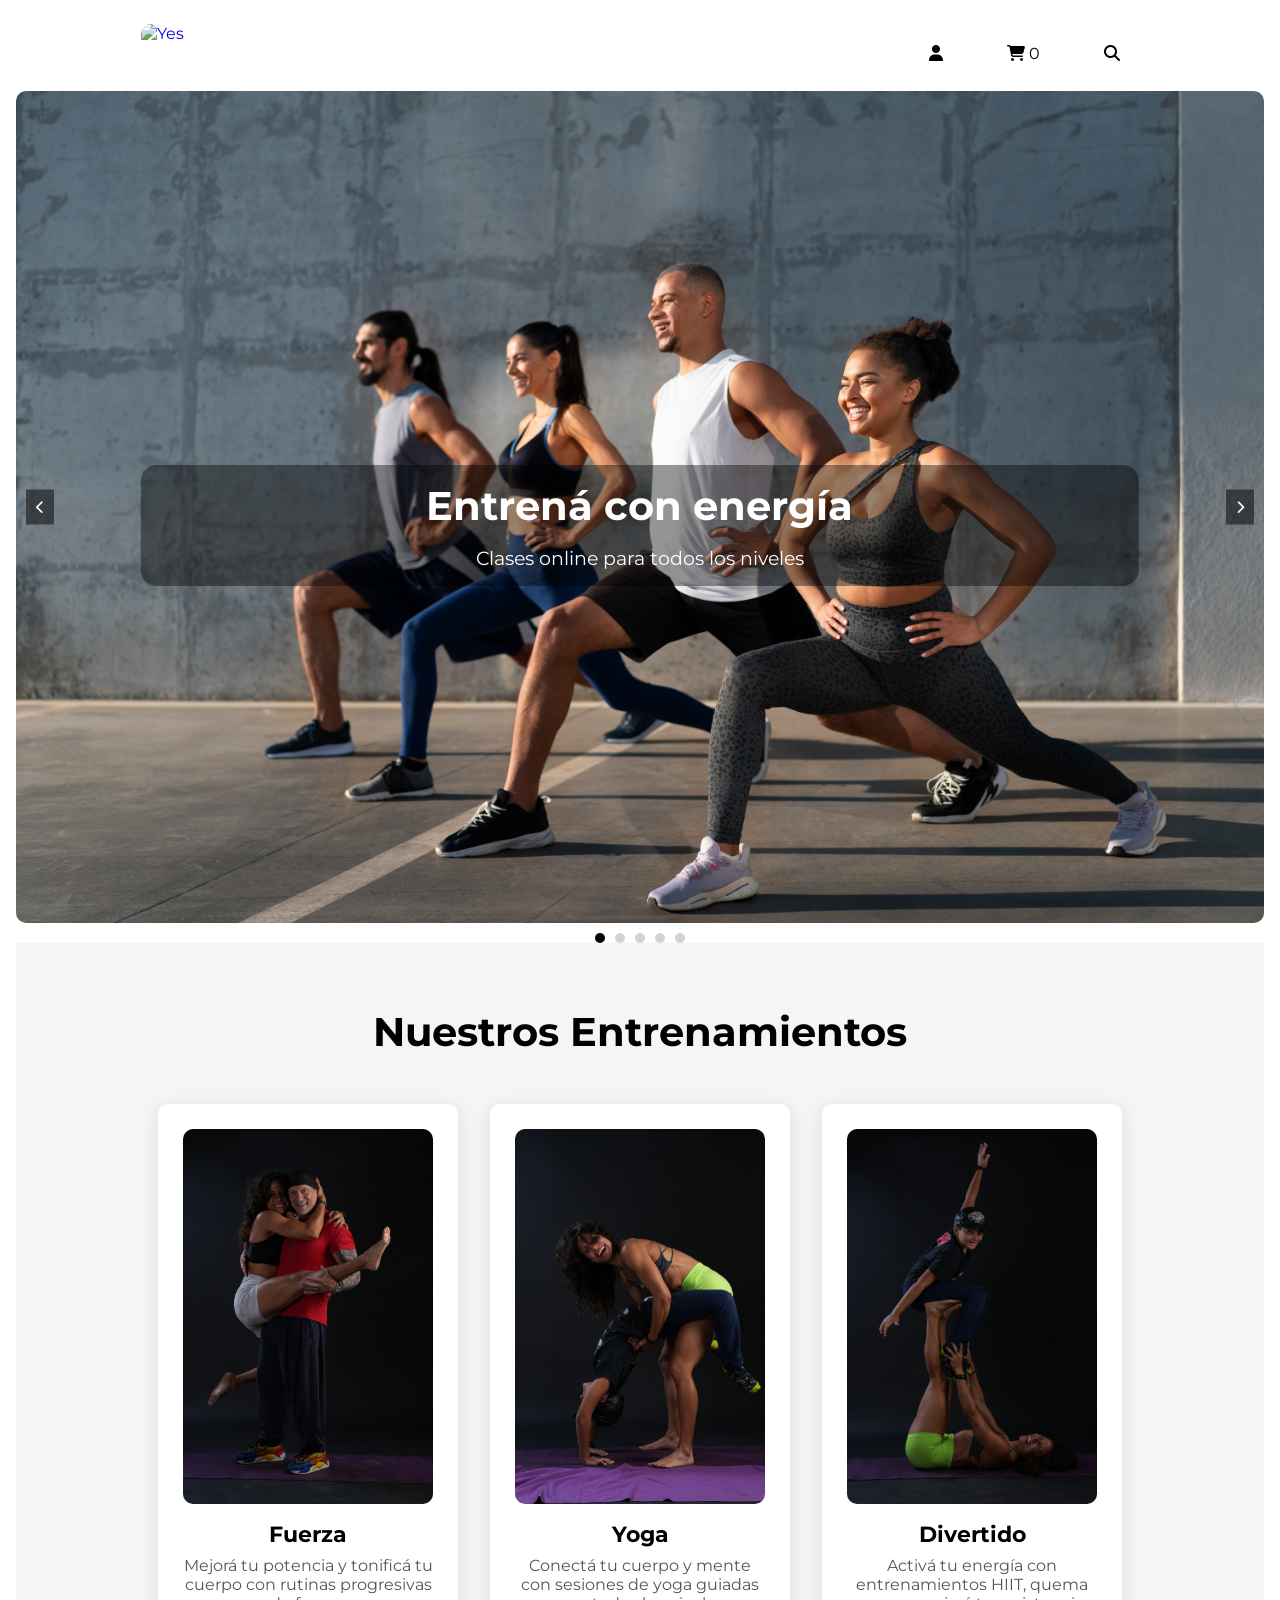
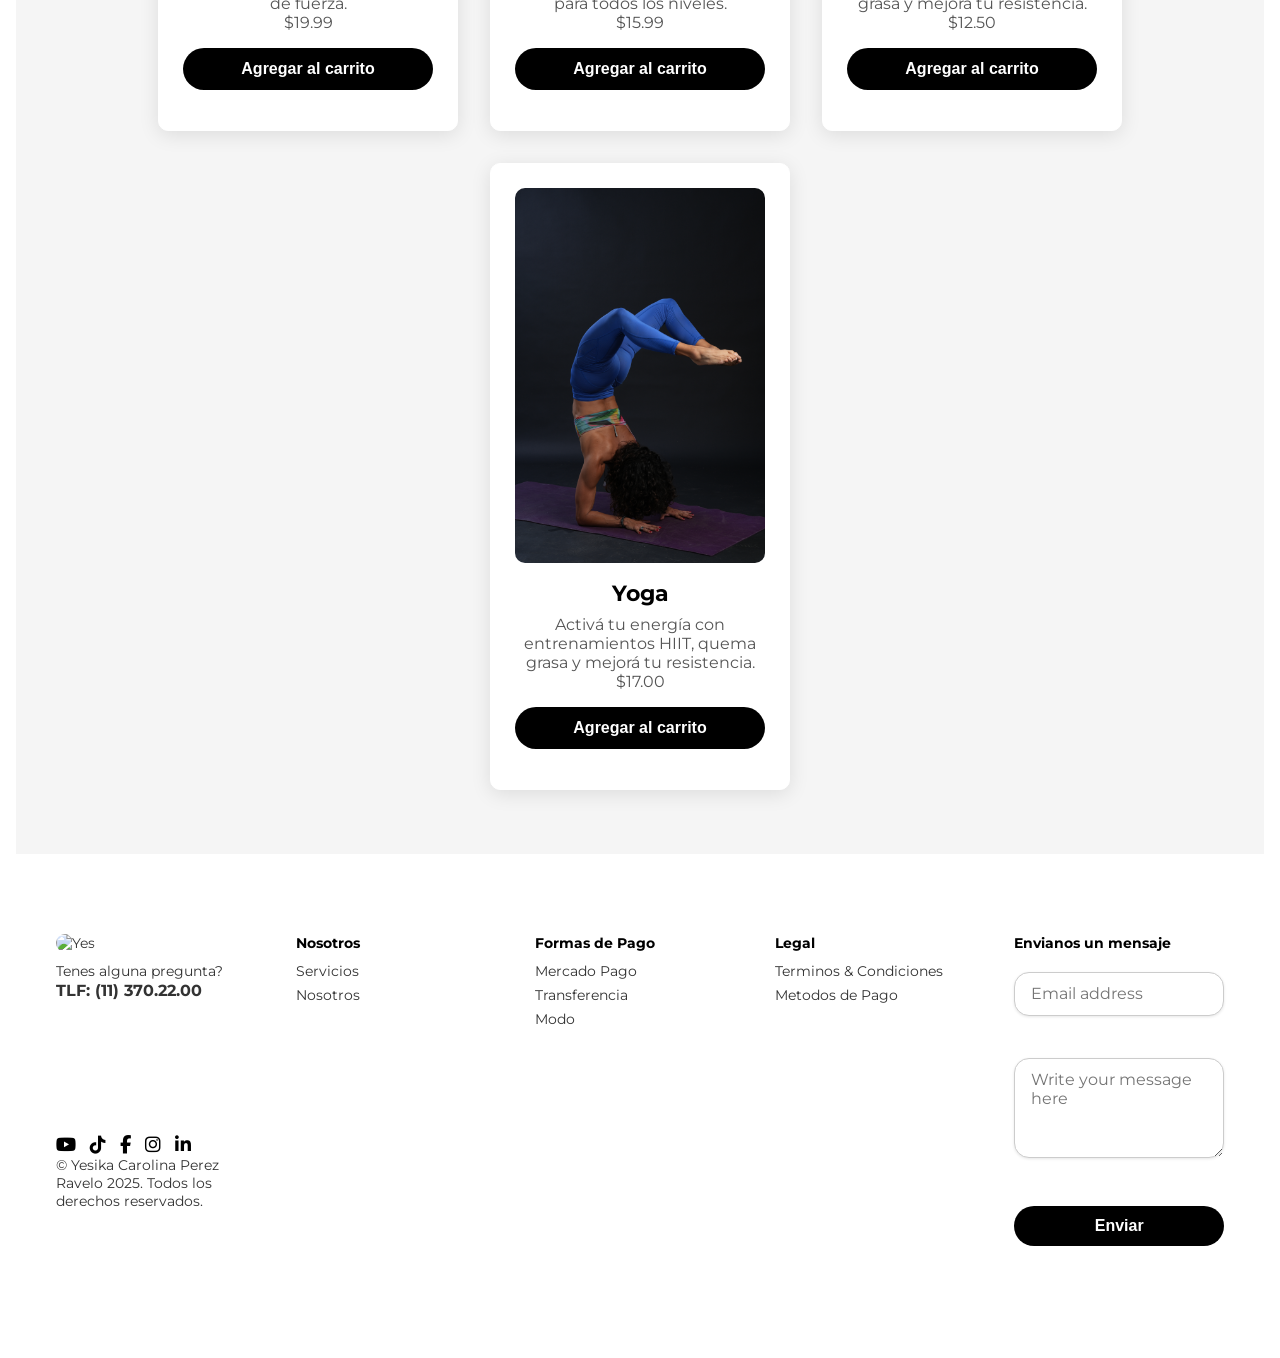
==== commit 3c7ca6c2: "user" ====
--- a/index.html
+++ b/index.html
@@ -104,13 +104,7 @@
 
 
 
-  <div class="carousel__nav">
-    <!-- Se puede generar dinámicamente también si querés -->
-    <button class="carousel__indicator current-slide"></button>
-    <button class="carousel__indicator"></button>
-    <button class="carousel__indicator"></button>
-    <button class="carousel__indicator"></button>
-  </div>
+
 </section>
 
 
--- a/css/style.css
+++ b/css/style.css
@@ -11,6 +11,7 @@
 
 img {
   max-width: 100%;
+  border-radius: 10px
 }
 
 img,
@@ -820,6 +821,7 @@
   padding: 12px 24px;
   background-color: black;
   margin-top: 1rem;
+  margin-bottom: 1rem;
   color: #fff;
   border: none;
   border-radius: 999px;
@@ -837,6 +839,8 @@
 }
 
 
+
+
 .login {
   max-width: 400px;
   margin: 50px auto;
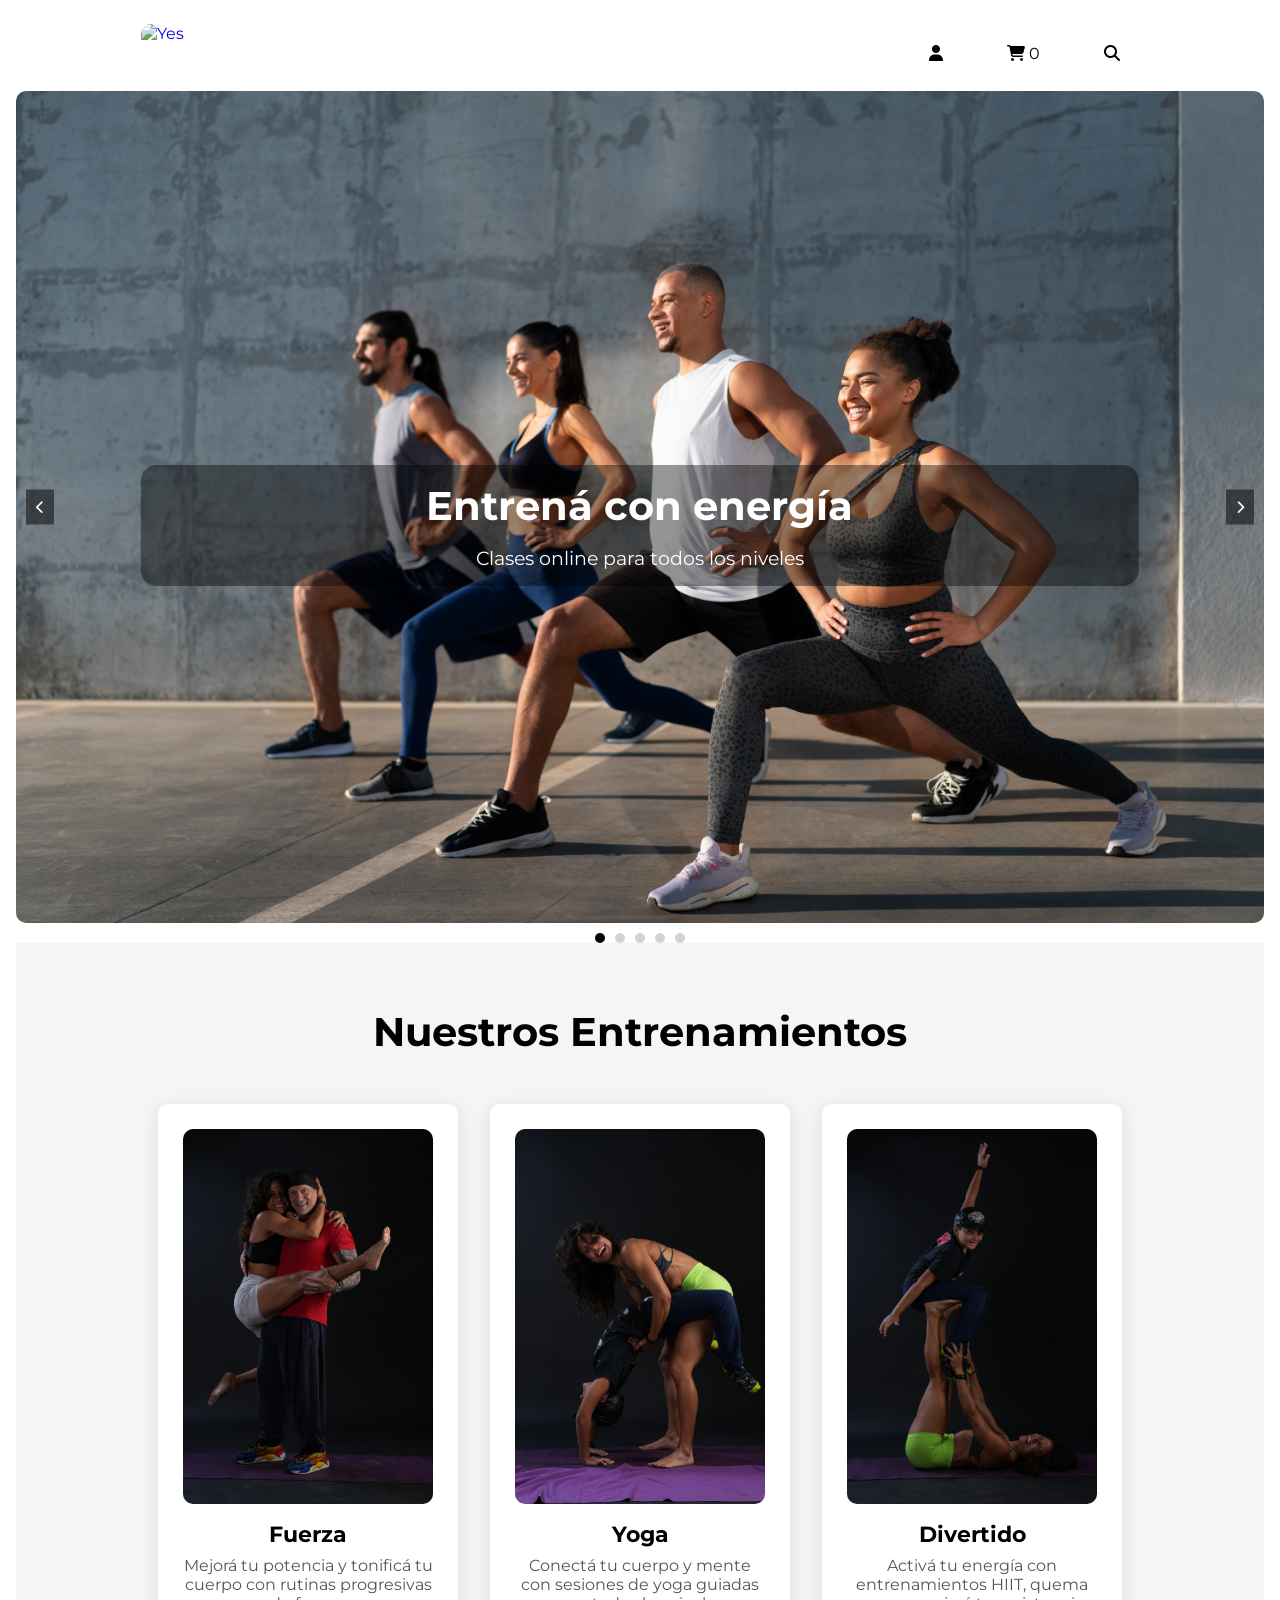
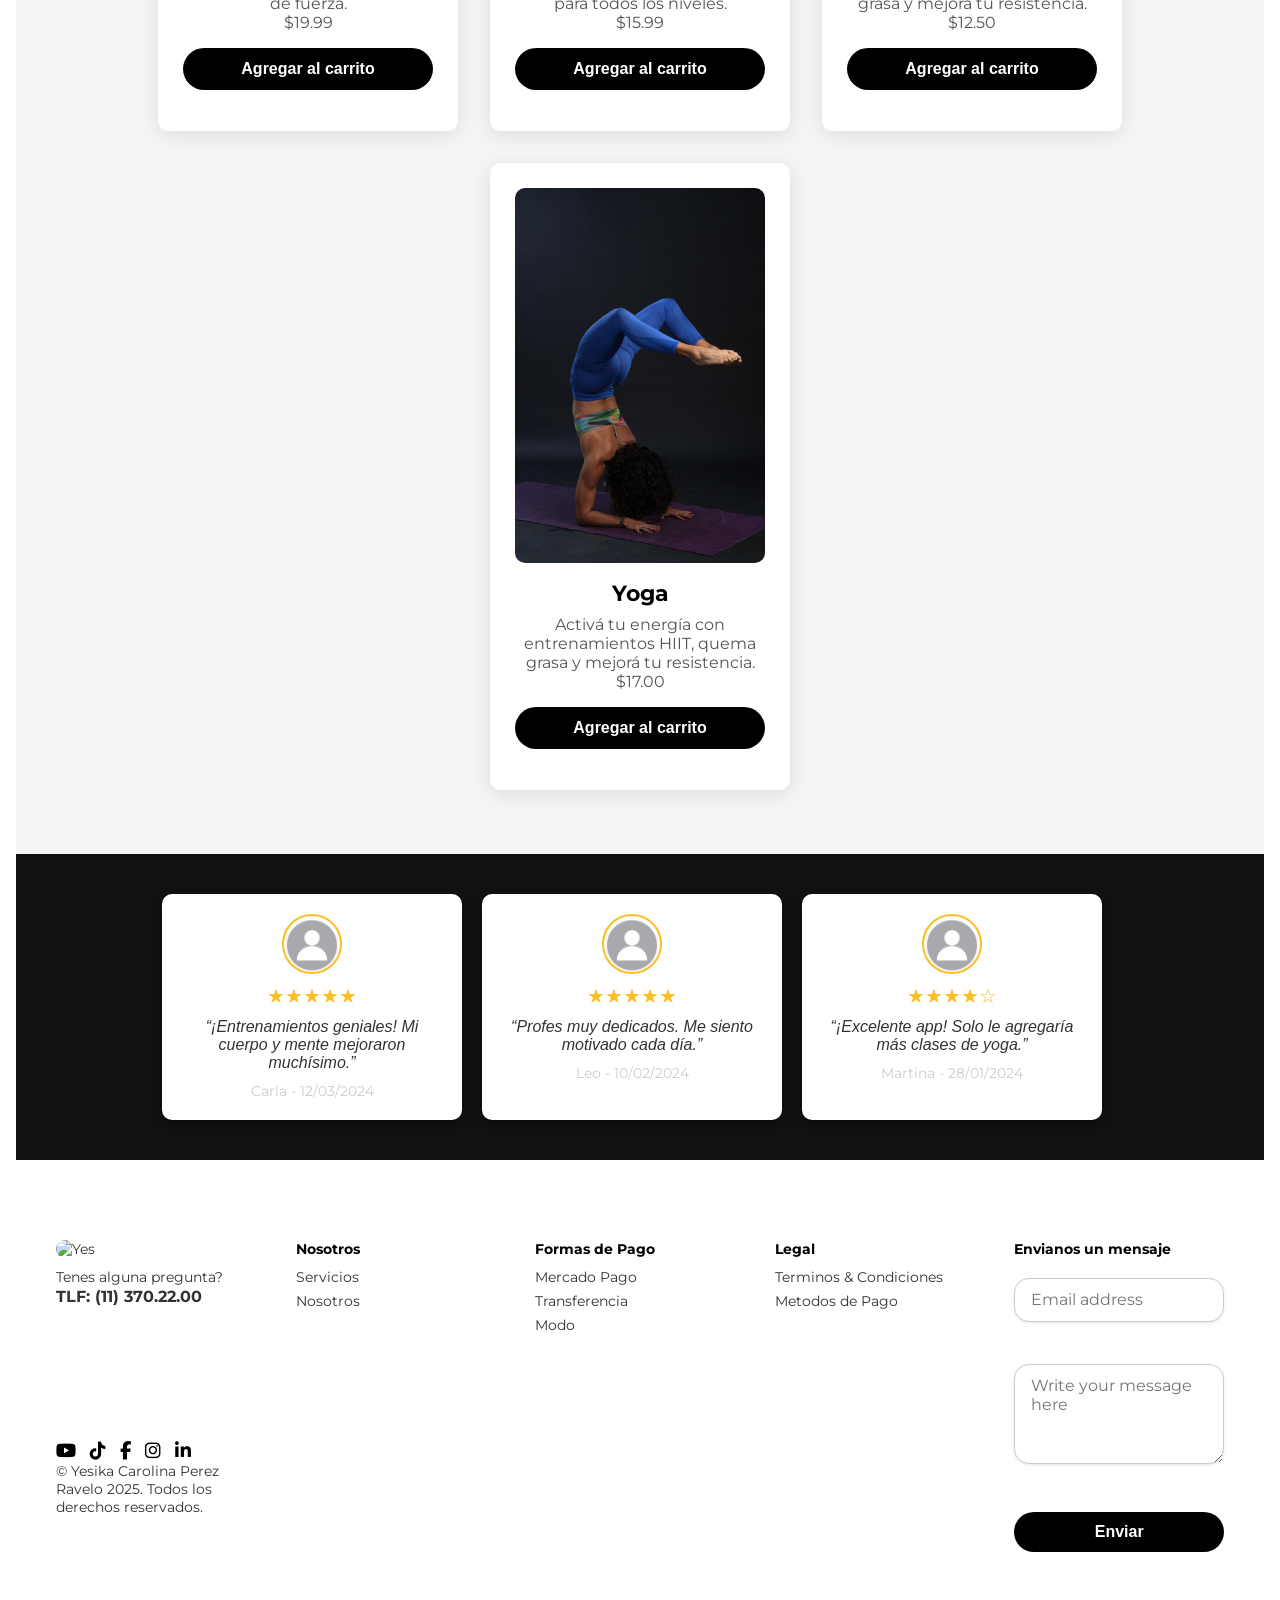
==== commit 88dc795a: "review" ====
--- a/index.html
+++ b/index.html
@@ -100,6 +100,7 @@
 </section> 
 
 
+<div id="reviews-placeholder"></div>
 
 
 
--- a/css/style.css
+++ b/css/style.css
@@ -1036,3 +1036,109 @@
 .custom-products button.delete-btn:hover {
   background: #c92234;
 }
+
+.review-carousel {
+  background-color: #111;
+  color: white;
+  padding: 40px 20px;
+  text-align: center;
+  overflow: hidden;
+}
+
+
+.review-carousel .section-title {
+  color: #fff;
+  margin-bottom: 30px;
+}
+
+
+.carousel-track {
+  display: flex;
+  justify-content: center;
+  flex-wrap: wrap;
+  gap: 20px;
+}
+
+
+.review-card {
+  background-color: white;
+  border-radius: 10px;
+  padding: 20px;
+  width: 300px;
+  box-sizing: border-box;
+  text-align: center;
+  box-shadow: 0 4px 10px rgba(0, 0, 0, 0.3);
+  transition: transform 0.3s;
+}
+
+
+.review-card:hover {
+  transform: translateY(-5px);
+}
+
+
+.user-avatar {
+  width: 60px;
+  height: 60px;
+  border-radius: 50%;
+  object-fit: cover;
+  margin-bottom: 10px;
+  border: 2px solid #fbbf24;
+}
+
+
+.review-card .stars {
+  color: #fbbf24;
+  font-size: 20px;
+  margin-bottom: 10px;
+}
+
+
+.review-text {
+  font-style: italic;
+  margin-bottom: 10px;
+}
+
+
+.review-meta {
+  color: #ccc;
+  font-size: 14px;
+}
+
+
+/* Dots */
+.carousel-dots {
+  margin-top: 20px;
+}
+
+
+.carousel-dots button {
+  width: 12px;
+  height: 12px;
+  margin: 0 5px;
+  border: none;
+  border-radius: 50%;
+  background-color: #888;
+  cursor: pointer;
+  transition: background-color 0.3s;
+}
+
+
+.carousel-dots button.active {
+  background-color: #fbbf24;
+}
+
+
+/* Responsive */
+@media (max-width: 1024px) {
+  .review-card {
+    width: 45%;
+  }
+}
+
+
+@media (max-width: 768px) {
+  .review-card {
+    width: 100%;
+  }
+}
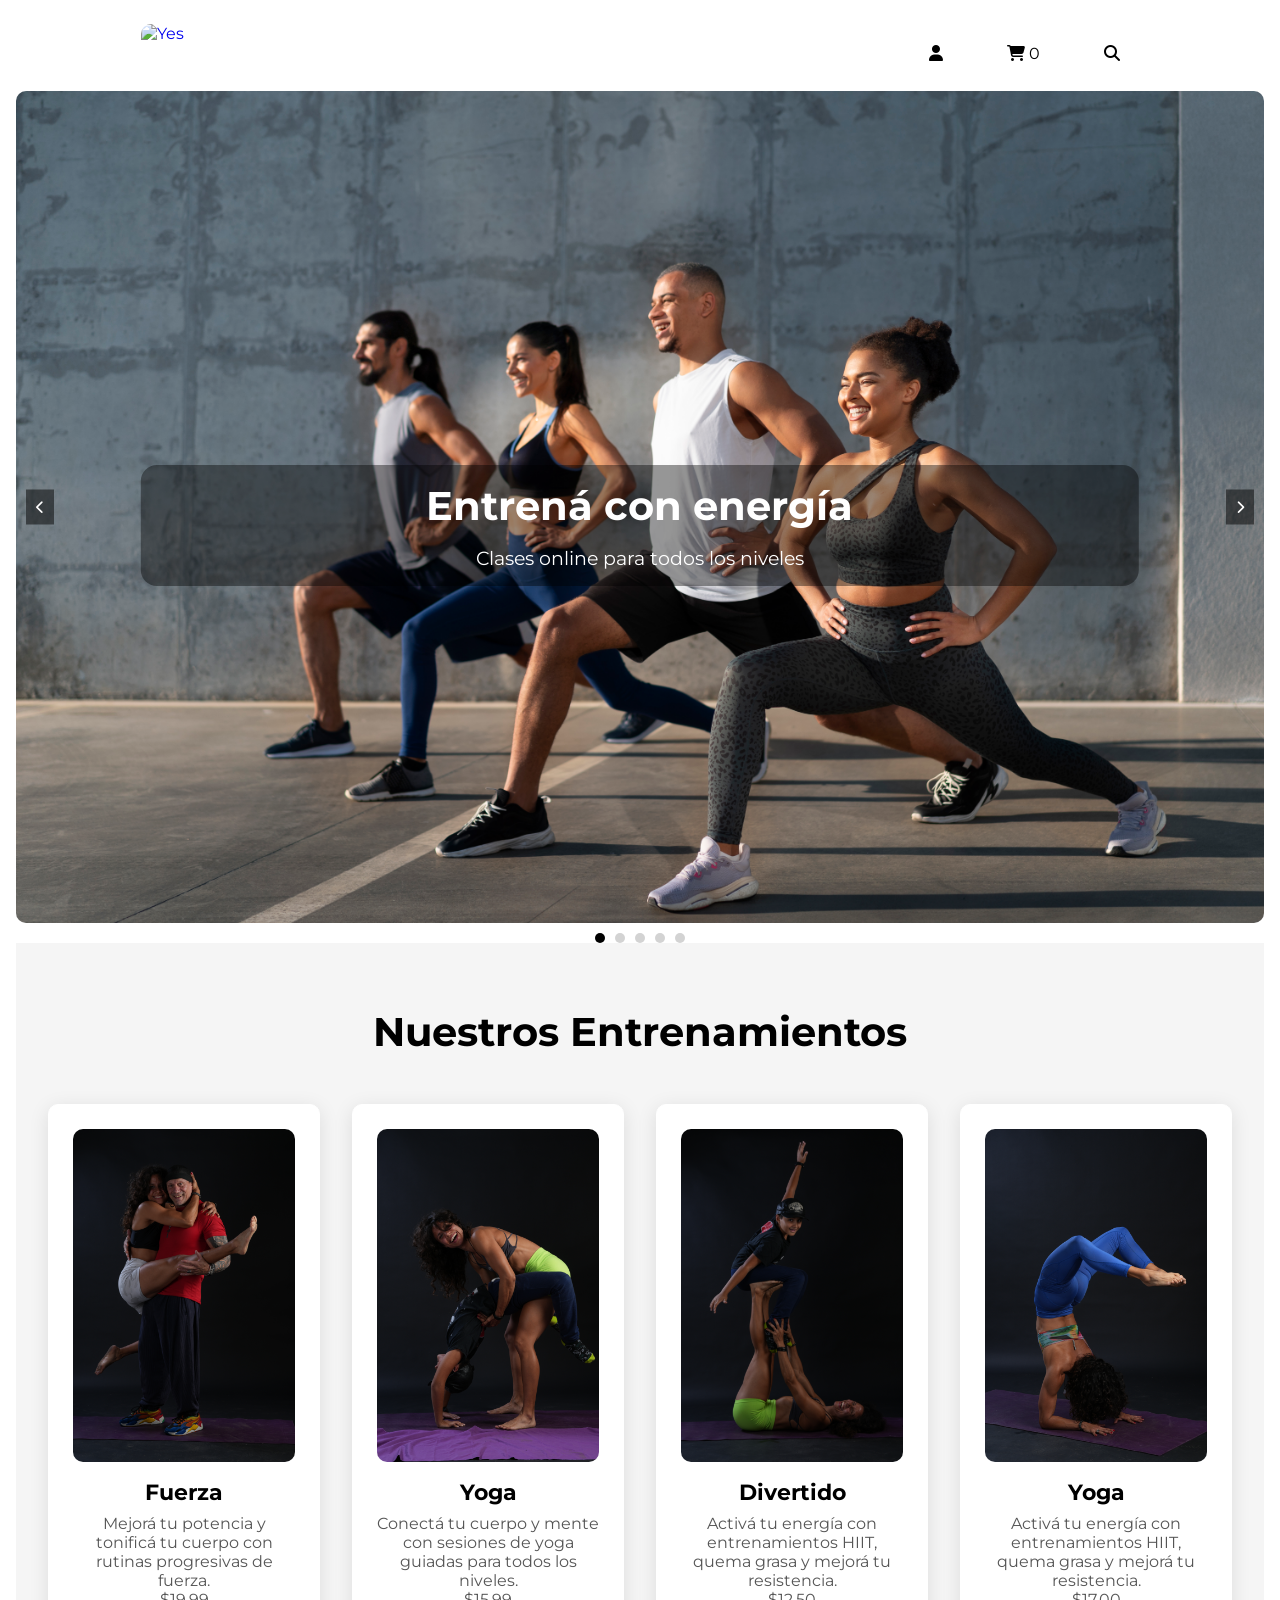
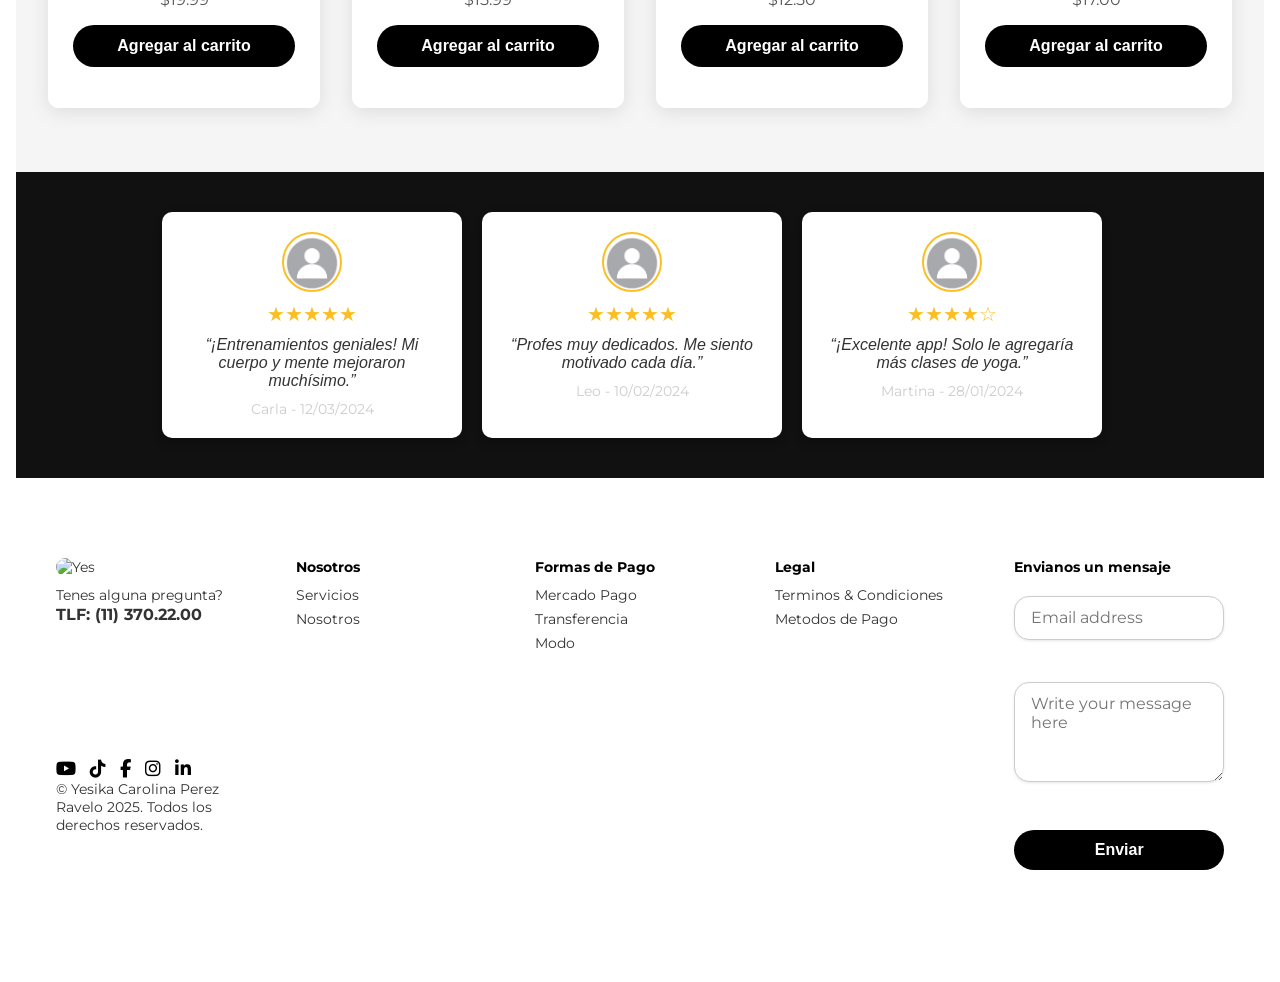
==== commit 9612b6f8: "search" ====
--- a/index.html
+++ b/index.html
@@ -94,6 +94,12 @@
 
 </div>
 
+
+<div class="search-container" id="search-container" style="display: none;">
+  <input type="text" id="search-input" placeholder="Buscar entrenamientos..." />
+</div>
+
+
  <section class="training-cards">
   <h2 class="section-title">Nuestros Entrenamientos</h2>
   <div class="cards-container"></div>
